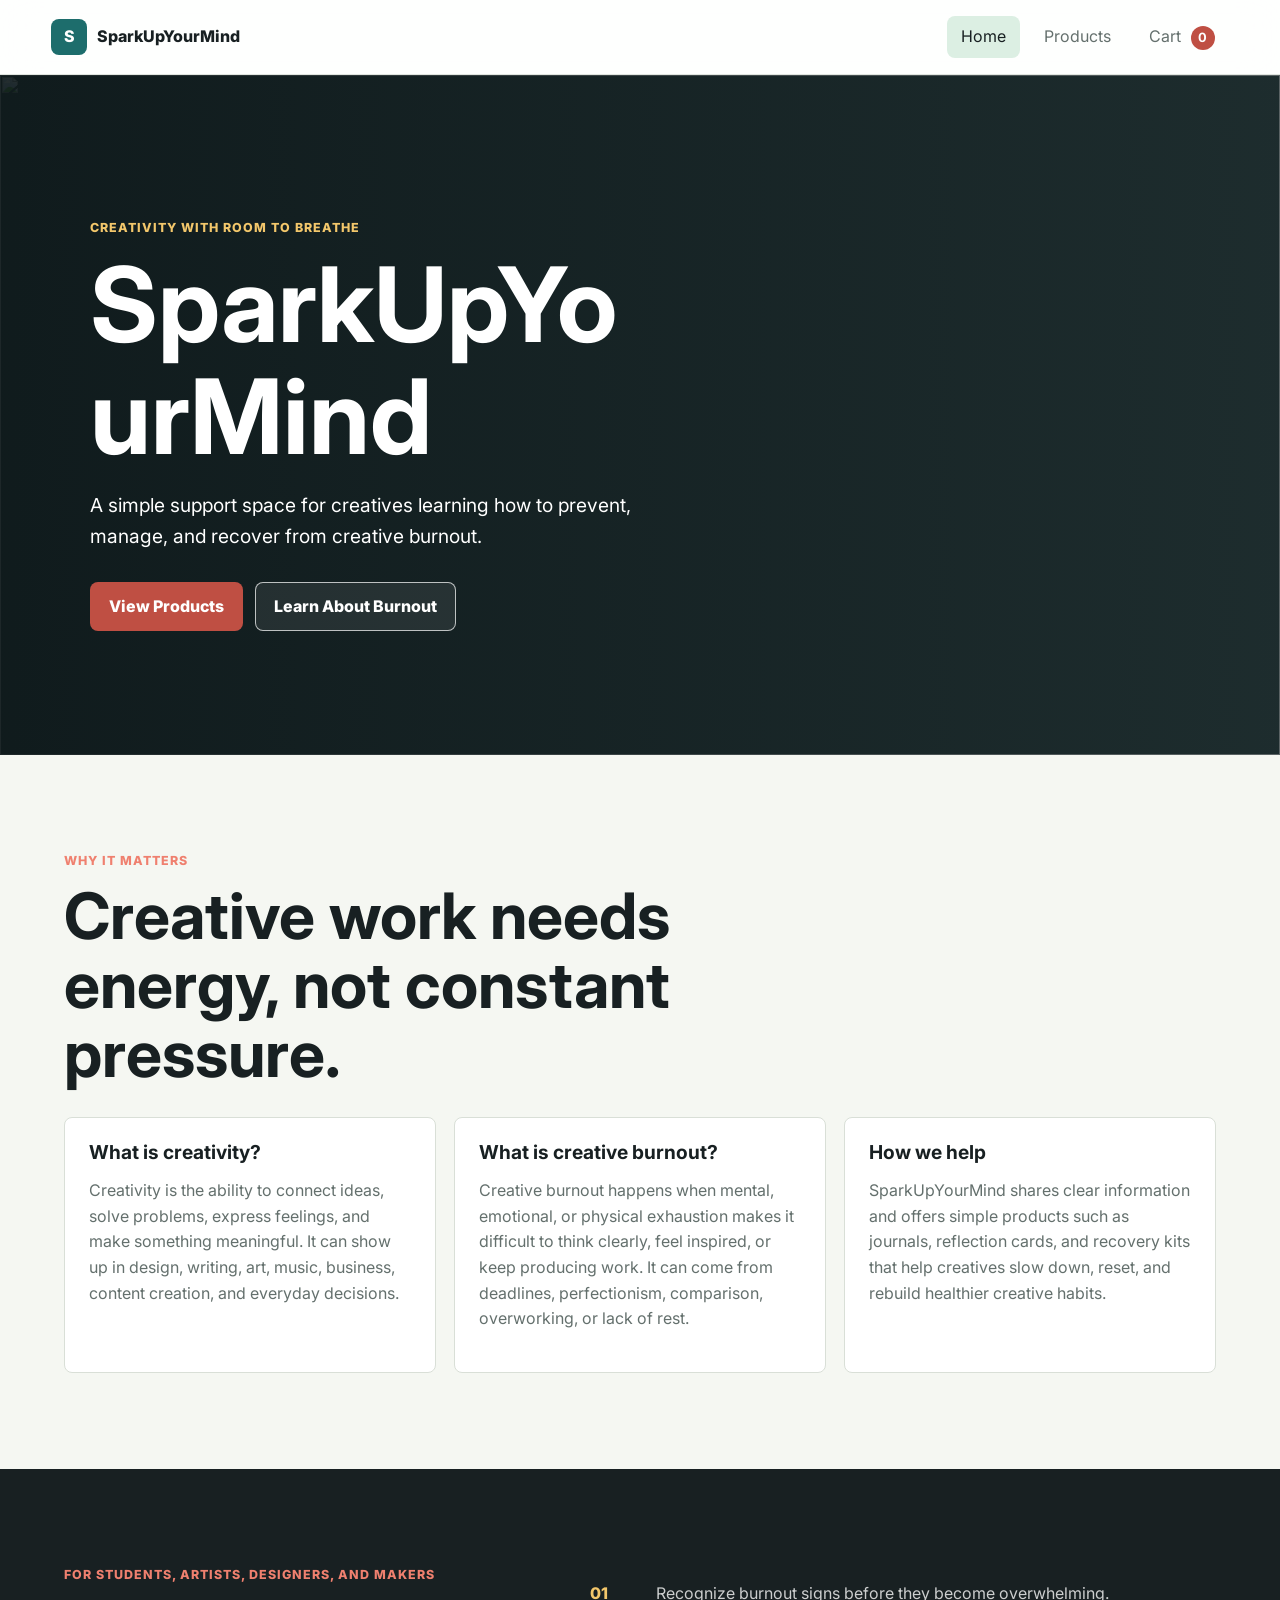
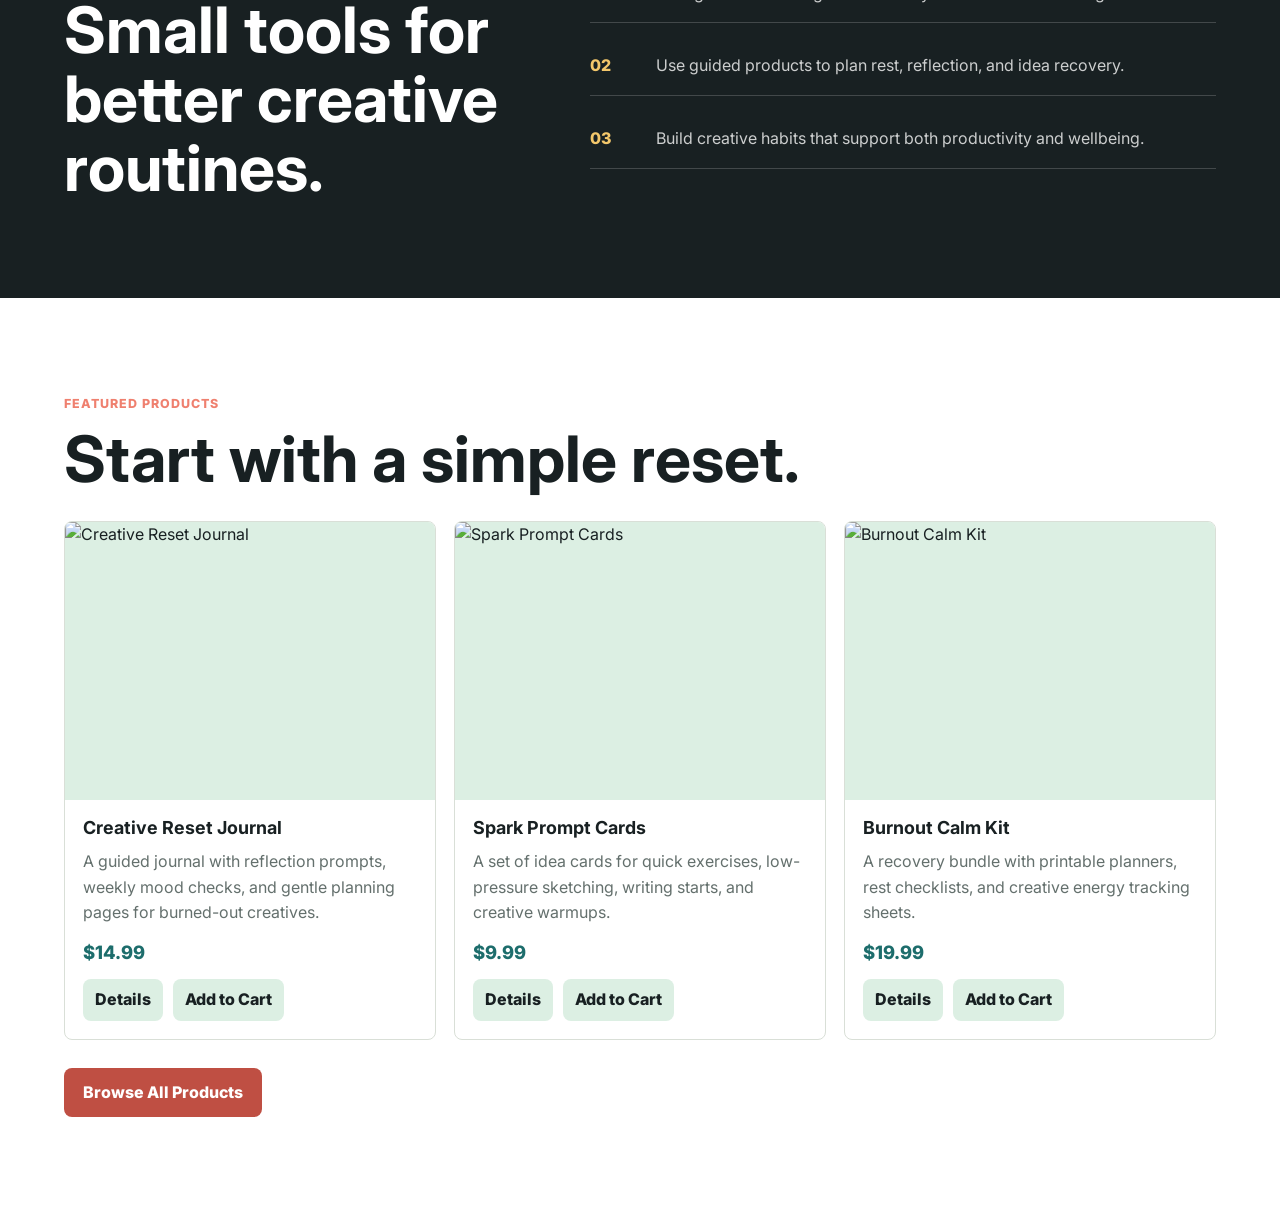
==== index.html @ 9b731e91 "Publish SparkUpYourMind website" ====
<!DOCTYPE html>
<html lang="en">
<head>
  <meta charset="UTF-8">
  <meta name="viewport" content="width=device-width, initial-scale=1.0">
  <title>SparkUpYourMind | Creative Burnout Support</title>
  <link rel="preconnect" href="https://fonts.googleapis.com">
  <link rel="preconnect" href="https://fonts.gstatic.com" crossorigin>
  <link href="https://fonts.googleapis.com/css2?family=Inter:wght@400;500;600;700;800&display=swap" rel="stylesheet">
  <link rel="stylesheet" href="styles.css">
</head>
<body>
  <header class="site-header">
    <a class="brand" href="index.html" aria-label="SparkUpYourMind home">
      <span class="brand-mark">S</span>
      <span>SparkUpYourMind</span>
    </a>

    <button class="menu-toggle" type="button" aria-expanded="false" aria-controls="primary-nav">
      <span></span>
      <span></span>
      <span></span>
    </button>

    <nav class="primary-nav" id="primary-nav" aria-label="Main navigation">
      <a href="index.html" class="active">Home</a>
      <a href="products.html">Products</a>
      <button class="cart-pill" type="button" data-cart-open>
        Cart <span data-cart-count>0</span>
      </button>
    </nav>
  </header>

  <main>
    <section class="hero">
      <div class="hero-media" aria-hidden="true">
        <img src="https://images.unsplash.com/photo-1499750310107-5fef28a66643?auto=format&fit=crop&w=1400&q=85" alt="">
      </div>
      <div class="hero-content">
        <p class="eyebrow">Creativity with room to breathe</p>
        <h1>SparkUpYourMind</h1>
        <p>
          A simple support space for creatives learning how to prevent, manage, and recover
          from creative burnout.
        </p>
        <div class="hero-actions">
          <a class="button button-primary" href="products.html">View Products</a>
          <a class="button button-secondary" href="#burnout">Learn About Burnout</a>
        </div>
      </div>
    </section>

    <section class="section intro-section" id="burnout">
      <div class="section-heading">
        <p class="eyebrow">Why it matters</p>
        <h2>Creative work needs energy, not constant pressure.</h2>
      </div>
      <div class="intro-grid">
        <article>
          <h3>What is creativity?</h3>
          <p>
            Creativity is the ability to connect ideas, solve problems, express feelings, and
            make something meaningful. It can show up in design, writing, art, music, business,
            content creation, and everyday decisions.
          </p>
        </article>
        <article>
          <h3>What is creative burnout?</h3>
          <p>
            Creative burnout happens when mental, emotional, or physical exhaustion makes it
            difficult to think clearly, feel inspired, or keep producing work. It can come from
            deadlines, perfectionism, comparison, overworking, or lack of rest.
          </p>
        </article>
        <article>
          <h3>How we help</h3>
          <p>
            SparkUpYourMind shares clear information and offers simple products such as journals,
            reflection cards, and recovery kits that help creatives slow down, reset, and rebuild
            healthier creative habits.
          </p>
        </article>
      </div>
    </section>

    <section class="section support-band">
      <div>
        <p class="eyebrow">For students, artists, designers, and makers</p>
        <h2>Small tools for better creative routines.</h2>
      </div>
      <div class="support-list">
        <div>
          <span>01</span>
          <p>Recognize burnout signs before they become overwhelming.</p>
        </div>
        <div>
          <span>02</span>
          <p>Use guided products to plan rest, reflection, and idea recovery.</p>
        </div>
        <div>
          <span>03</span>
          <p>Build creative habits that support both productivity and wellbeing.</p>
        </div>
      </div>
    </section>

    <section class="section preview-products">
      <div class="section-heading">
        <p class="eyebrow">Featured products</p>
        <h2>Start with a simple reset.</h2>
      </div>
      <div class="featured-products" data-featured-products></div>
      <a class="button button-primary center-button" href="products.html">Browse All Products</a>
    </section>
  </main>

  <aside class="cart-drawer" data-cart-drawer aria-hidden="true">
    <div class="cart-panel">
      <div class="cart-header">
        <h2>Your Cart</h2>
        <button type="button" class="icon-button" data-cart-close aria-label="Close cart">x</button>
      </div>
      <div class="cart-items" data-cart-items></div>
      <div class="cart-footer">
        <div class="cart-total">
          <span>Total</span>
          <strong data-cart-total>$0.00</strong>
        </div>
        <button class="button button-primary full-width" type="button" data-checkout>Checkout</button>
      </div>
    </div>
  </aside>

  <script src="script.js"></script>
</body>
</html>
---- styles.css ----
:root {
  --ink: #182022;
  --muted: #64706d;
  --line: #d9dfd7;
  --surface: #ffffff;
  --soft: #f5f7f2;
  --mint: #dcefe3;
  --coral: #ef806f;
  --coral-dark: #bf4f43;
  --teal: #1d6d6c;
  --gold: #f3c76b;
  --shadow: 0 20px 45px rgba(24, 32, 34, 0.14);
}

* {
  box-sizing: border-box;
}

html {
  scroll-behavior: smooth;
}

body {
  margin: 0;
  color: var(--ink);
  background: var(--soft);
  font-family: Inter, Arial, sans-serif;
  line-height: 1.6;
}

img {
  display: block;
  max-width: 100%;
}

a {
  color: inherit;
  text-decoration: none;
}

button,
input,
select {
  font: inherit;
}

.site-header {
  position: sticky;
  top: 0;
  z-index: 20;
  display: flex;
  align-items: center;
  justify-content: space-between;
  gap: 24px;
  padding: 16px clamp(18px, 4vw, 56px);
  background: rgba(255, 255, 255, 0.9);
  border-bottom: 1px solid rgba(217, 223, 215, 0.8);
  backdrop-filter: blur(18px);
}

.brand {
  display: inline-flex;
  align-items: center;
  gap: 10px;
  font-weight: 800;
  letter-spacing: 0;
}

.brand-mark {
  display: grid;
  width: 36px;
  height: 36px;
  place-items: center;
  color: #fff;
  background: var(--teal);
  border-radius: 8px;
}

.primary-nav {
  display: flex;
  align-items: center;
  gap: 10px;
}

.primary-nav a,
.cart-pill {
  min-height: 40px;
  padding: 8px 14px;
  color: var(--muted);
  background: transparent;
  border: 0;
  border-radius: 8px;
  cursor: pointer;
}

.primary-nav a:hover,
.primary-nav a.active,
.cart-pill:hover {
  color: var(--ink);
  background: var(--mint);
}

.cart-pill span {
  display: inline-grid;
  min-width: 24px;
  height: 24px;
  margin-left: 6px;
  place-items: center;
  color: #fff;
  background: var(--coral-dark);
  border-radius: 999px;
  font-size: 0.8rem;
  font-weight: 700;
}

.menu-toggle {
  display: none;
  width: 42px;
  height: 42px;
  padding: 9px;
  background: var(--surface);
  border: 1px solid var(--line);
  border-radius: 8px;
}

.menu-toggle span {
  display: block;
  height: 2px;
  margin: 5px 0;
  background: var(--ink);
}

.hero {
  position: relative;
  min-height: min(680px, calc(100vh - 72px));
  display: grid;
  align-items: end;
  overflow: hidden;
  background: #243536;
}

.hero-media {
  position: absolute;
  inset: 0;
}

.hero-media img {
  width: 100%;
  height: 100%;
  object-fit: cover;
  opacity: 0.55;
}

.hero-media::after {
  position: absolute;
  inset: 0;
  content: "";
  background: linear-gradient(90deg, rgba(12, 22, 24, 0.84), rgba(12, 22, 24, 0.28));
}

.hero-content {
  position: relative;
  width: min(760px, 100%);
  padding: clamp(64px, 12vw, 124px) clamp(20px, 7vw, 96px);
  color: #fff;
}

.eyebrow {
  margin: 0 0 10px;
  color: var(--coral);
  font-size: 0.78rem;
  font-weight: 800;
  letter-spacing: 0.08em;
  text-transform: uppercase;
}

.hero-content .eyebrow {
  color: var(--gold);
}

h1,
h2,
h3,
p {
  overflow-wrap: anywhere;
}

h1,
h2,
h3 {
  margin: 0;
  line-height: 1.08;
}

.hero h1 {
  max-width: 12ch;
  font-size: clamp(3rem, 9vw, 6.5rem);
  letter-spacing: 0;
}

.hero p:not(.eyebrow) {
  max-width: 620px;
  margin: 18px 0 0;
  font-size: clamp(1rem, 2vw, 1.2rem);
}

.hero-actions {
  display: flex;
  flex-wrap: wrap;
  gap: 12px;
  margin-top: 30px;
}

.button {
  display: inline-flex;
  min-height: 46px;
  align-items: center;
  justify-content: center;
  padding: 11px 18px;
  border: 1px solid transparent;
  border-radius: 8px;
  font-weight: 800;
  cursor: pointer;
}

.button-primary {
  color: #fff;
  background: var(--coral-dark);
}

.button-primary:hover {
  background: #a93f36;
}

.button-secondary {
  color: #fff;
  border-color: rgba(255, 255, 255, 0.7);
  background: rgba(255, 255, 255, 0.08);
}

.section {
  padding: clamp(56px, 8vw, 96px) clamp(20px, 5vw, 72px);
}

.section-heading {
  max-width: 820px;
  margin-bottom: 28px;
}

.section-heading h2,
.support-band h2,
.page-title h1 {
  max-width: 820px;
  font-size: clamp(2rem, 5vw, 4rem);
}

.intro-grid,
.featured-products,
.products-grid {
  display: grid;
  grid-template-columns: repeat(3, minmax(0, 1fr));
  gap: 18px;
}

.intro-grid article,
.product-card {
  background: var(--surface);
  border: 1px solid var(--line);
  border-radius: 8px;
}

.intro-grid article {
  padding: 24px;
}

.intro-grid h3 {
  margin-bottom: 12px;
  font-size: 1.2rem;
}

.intro-grid p,
.support-list p,
.page-title p,
.product-card p,
.dialog-content p {
  color: var(--muted);
}

.support-band {
  display: grid;
  grid-template-columns: 0.85fr 1.15fr;
  gap: clamp(24px, 5vw, 72px);
  align-items: start;
  background: var(--ink);
  color: #fff;
}

.support-list {
  display: grid;
  gap: 14px;
}

.support-list div {
  display: grid;
  grid-template-columns: 52px 1fr;
  gap: 14px;
  align-items: start;
  padding: 16px 0;
  border-bottom: 1px solid rgba(255, 255, 255, 0.18);
}

.support-list span {
  color: var(--gold);
  font-weight: 800;
}

.support-list p {
  margin: 0;
  color: rgba(255, 255, 255, 0.78);
}

.preview-products {
  background: #fff;
}

.product-card {
  display: flex;
  min-width: 0;
  flex-direction: column;
  overflow: hidden;
}

.product-card img {
  width: 100%;
  aspect-ratio: 4 / 3;
  object-fit: cover;
  background: var(--mint);
}

.product-body {
  display: flex;
  flex: 1;
  flex-direction: column;
  gap: 12px;
  padding: 18px;
}

.product-body h3 {
  font-size: 1.12rem;
}

.product-body p {
  margin: 0;
}

.product-meta {
  display: flex;
  align-items: center;
  justify-content: space-between;
  gap: 12px;
  margin-top: auto;
}

.price {
  color: var(--teal);
  font-size: 1.15rem;
  font-weight: 800;
}

.product-actions {
  display: flex;
  flex-wrap: wrap;
  gap: 10px;
}

.small-button {
  min-height: 40px;
  padding: 8px 12px;
  color: var(--ink);
  background: var(--mint);
  border: 0;
  border-radius: 8px;
  font-weight: 800;
  cursor: pointer;
}

.small-button:hover {
  background: #cce5d6;
}

.center-button {
  width: fit-content;
  margin: 28px auto 0;
}

.page-title {
  padding: clamp(48px, 8vw, 88px) clamp(20px, 5vw, 72px) 24px;
}

.page-title p:not(.eyebrow) {
  max-width: 720px;
  margin-top: 16px;
  font-size: 1.05rem;
}

.product-toolbar {
  display: flex;
  flex-wrap: wrap;
  gap: 14px;
  justify-content: space-between;
  padding: 0 clamp(20px, 5vw, 72px) 24px;
}

.product-toolbar label {
  display: grid;
  min-width: min(100%, 260px);
  gap: 7px;
  color: var(--muted);
  font-size: 0.86rem;
  font-weight: 700;
}

.product-toolbar input,
.product-toolbar select {
  min-height: 44px;
  padding: 10px 12px;
  color: var(--ink);
  background: #fff;
  border: 1px solid var(--line);
  border-radius: 8px;
}

.products-grid {
  padding: 0 clamp(20px, 5vw, 72px) clamp(56px, 8vw, 96px);
}

.cart-drawer {
  position: fixed;
  inset: 0;
  z-index: 50;
  display: none;
  justify-content: flex-end;
  background: rgba(24, 32, 34, 0.35);
}

.cart-drawer.open {
  display: flex;
}

.cart-panel {
  width: min(420px, 100%);
  min-height: 100%;
  display: flex;
  flex-direction: column;
  background: #fff;
  box-shadow: var(--shadow);
}

.cart-header,
.cart-footer {
  padding: 18px;
  border-bottom: 1px solid var(--line);
}

.cart-header {
  display: flex;
  align-items: center;
  justify-content: space-between;
}

.cart-footer {
  margin-top: auto;
  border-top: 1px solid var(--line);
  border-bottom: 0;
}

.icon-button {
  width: 40px;
  height: 40px;
  color: var(--ink);
  background: var(--soft);
  border: 1px solid var(--line);
  border-radius: 8px;
  font-weight: 800;
  cursor: pointer;
}

.cart-items {
  display: grid;
  gap: 12px;
  padding: 18px;
  overflow: auto;
}

.cart-line {
  display: grid;
  grid-template-columns: 72px 1fr auto;
  gap: 12px;
  align-items: center;
}

.cart-line img {
  width: 72px;
  height: 72px;
  object-fit: cover;
  border-radius: 8px;
}

.cart-line h3 {
  font-size: 0.95rem;
}

.cart-line p {
  margin: 3px 0 0;
  color: var(--muted);
  font-size: 0.9rem;
}

.cart-total {
  display: flex;
  justify-content: space-between;
  margin-bottom: 14px;
  font-size: 1.15rem;
}

.full-width {
  width: 100%;
}

.product-dialog {
  width: min(920px, calc(100% - 32px));
  padding: 0;
  border: 0;
  border-radius: 8px;
  box-shadow: var(--shadow);
}

.product-dialog::backdrop {
  background: rgba(24, 32, 34, 0.45);
}

.dialog-close {
  position: absolute;
  top: 14px;
  right: 14px;
  z-index: 2;
}

.dialog-content {
  display: grid;
  grid-template-columns: 1fr 1fr;
}

.dialog-content img {
  width: 100%;
  height: 100%;
  min-height: 420px;
  object-fit: cover;
}

.dialog-copy {
  display: flex;
  flex-direction: column;
  gap: 14px;
  padding: 36px;
}

.empty-state {
  grid-column: 1 / -1;
  padding: 28px;
  text-align: center;
  background: #fff;
  border: 1px solid var(--line);
  border-radius: 8px;
}

@media (max-width: 860px) {
  .menu-toggle {
    display: block;
  }

  .primary-nav {
    position: absolute;
    top: 100%;
    right: 16px;
    left: 16px;
    display: none;
    flex-direction: column;
    align-items: stretch;
    padding: 14px;
    background: #fff;
    border: 1px solid var(--line);
    border-radius: 8px;
    box-shadow: var(--shadow);
  }

  .primary-nav.open {
    display: flex;
  }

  .primary-nav a,
  .cart-pill {
    text-align: left;
  }

  .intro-grid,
  .featured-products,
  .products-grid,
  .support-band,
  .dialog-content {
    grid-template-columns: 1fr;
  }

  .dialog-content img {
    min-height: 260px;
    max-height: 360px;
  }
}

@media (max-width: 540px) {
  .site-header {
    padding: 12px 16px;
  }

  .brand span:last-child {
    max-width: 170px;
    overflow: hidden;
    text-overflow: ellipsis;
    white-space: nowrap;
  }

  .hero {
    min-height: 620px;
  }

  .hero-media::after {
    background: linear-gradient(180deg, rgba(12, 22, 24, 0.35), rgba(12, 22, 24, 0.86));
  }

  .hero-content {
    padding: 48px 20px;
  }

  .hero-actions,
  .product-actions {
    align-items: stretch;
    flex-direction: column;
  }

  .button,
  .small-button {
    width: 100%;
  }

  .cart-line {
    grid-template-columns: 58px 1fr;
  }

  .cart-line img {
    width: 58px;
    height: 58px;
  }
}
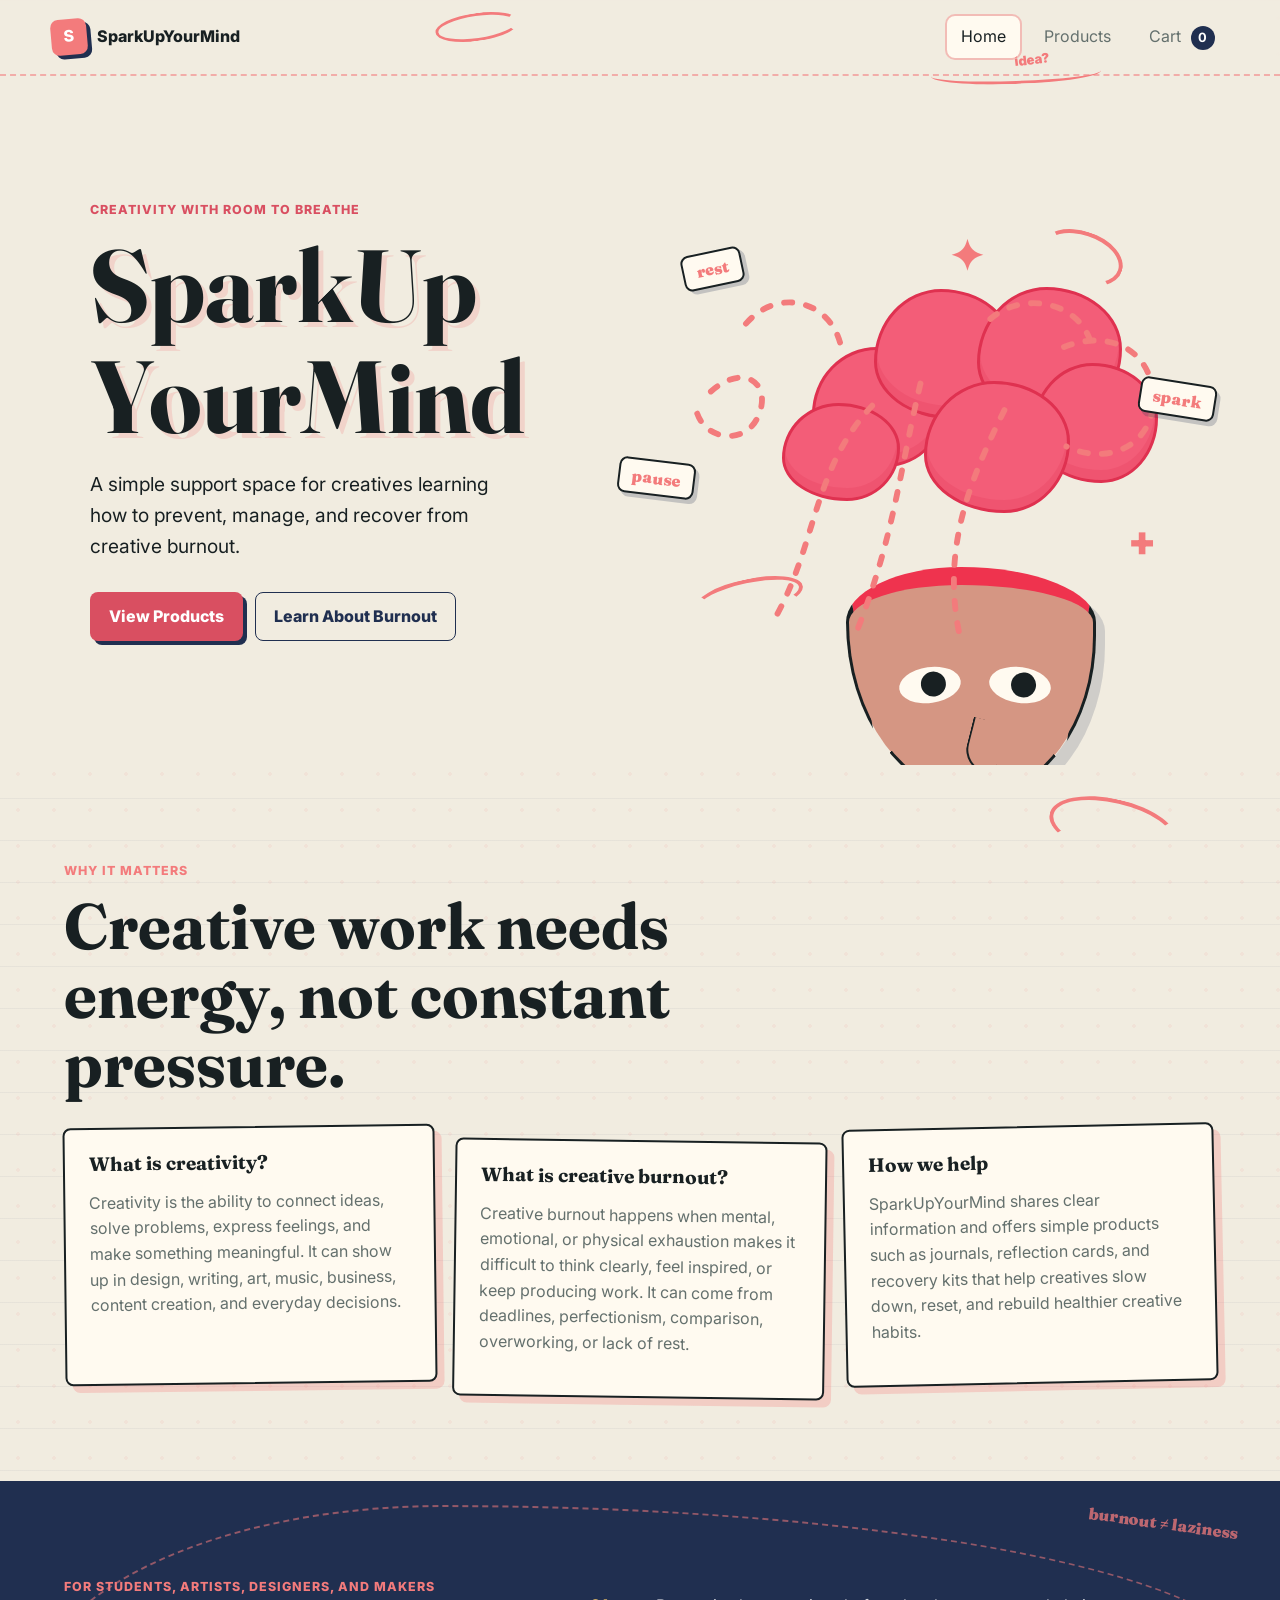
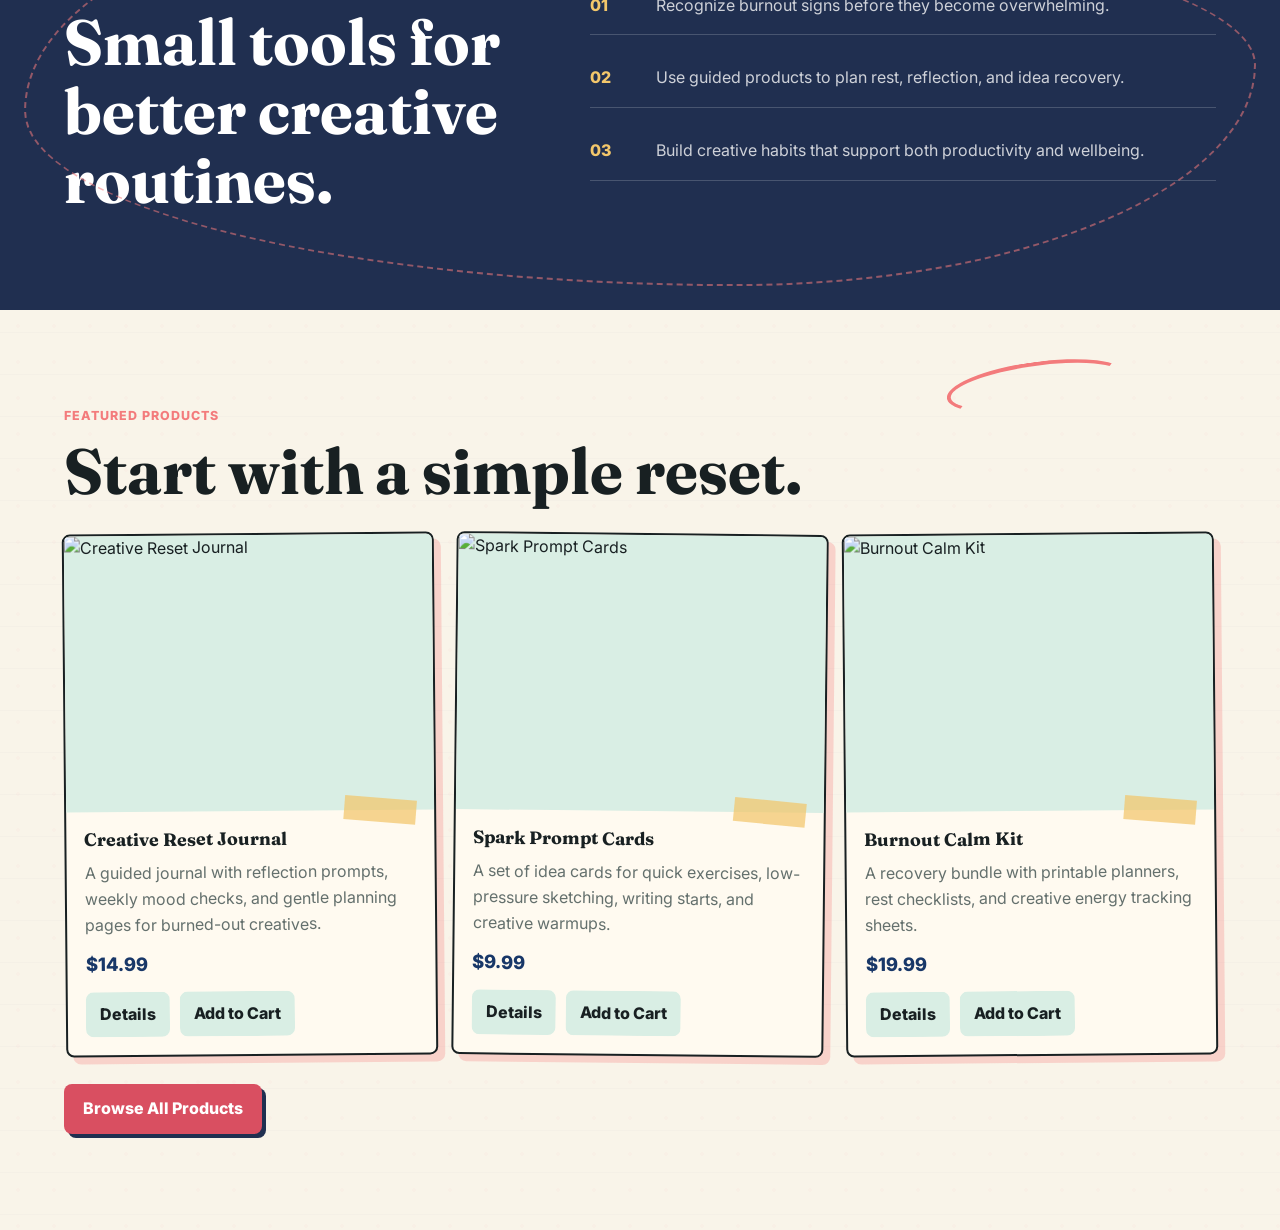
==== commit 7ccb7c31: "Apply creative sketch identity" ====
--- a/index.html
+++ b/index.html
@@ -6,7 +6,7 @@
   <title>SparkUpYourMind | Creative Burnout Support</title>
   <link rel="preconnect" href="https://fonts.googleapis.com">
   <link rel="preconnect" href="https://fonts.gstatic.com" crossorigin>
-  <link href="https://fonts.googleapis.com/css2?family=Inter:wght@400;500;600;700;800&display=swap" rel="stylesheet">
+  <link href="https://fonts.googleapis.com/css2?family=Inter:wght@400;500;600;700;800&family=Fraunces:wght@700;800;900&display=swap" rel="stylesheet">
   <link rel="stylesheet" href="styles.css">
 </head>
 <body>
@@ -15,6 +15,11 @@
       <span class="brand-mark">S</span>
       <span>SparkUpYourMind</span>
     </a>
+    <div class="header-doodles" aria-hidden="true">
+      <span class="doodle-loop"></span>
+      <span class="doodle-star">+</span>
+      <span class="doodle-note">idea?</span>
+    </div>
 
     <button class="menu-toggle" type="button" aria-expanded="false" aria-controls="primary-nav">
       <span></span>
@@ -33,12 +38,37 @@
 
   <main>
     <section class="hero">
-      <div class="hero-media" aria-hidden="true">
-        <img src="https://images.unsplash.com/photo-1499750310107-5fef28a66643?auto=format&fit=crop&w=1400&q=85" alt="">
+      <div class="hero-media creative-mind" aria-hidden="true">
+        <div class="mind-sketch">
+          <div class="head-shape">
+            <span class="eye eye-left"></span>
+            <span class="eye eye-right"></span>
+            <span class="nose-line"></span>
+          </div>
+          <div class="brain-cloud">
+            <span></span><span></span><span></span><span></span><span></span><span></span>
+          </div>
+          <svg class="thought-lines" viewBox="0 0 520 380" role="img" aria-label="">
+            <path d="M145 300 C180 235, 176 170, 232 116" />
+            <path d="M214 312 C246 230, 250 172, 270 92" />
+            <path d="M300 315 C285 238, 313 178, 344 116" />
+            <path d="M88 110 C118 84, 141 105, 128 132 C118 155, 84 153, 76 128" />
+            <path d="M390 72 C430 56, 464 76, 466 112 C470 151, 432 176, 392 157" />
+            <path d="M118 52 C148 18, 195 35, 200 76" />
+            <path d="M327 48 C354 24, 405 32, 414 72" />
+          </svg>
+          <span class="floating-word word-one">rest</span>
+          <span class="floating-word word-two">spark</span>
+          <span class="floating-word word-three">pause</span>
+          <span class="scribble scribble-one"></span>
+          <span class="scribble scribble-two"></span>
+          <span class="burst burst-one">✦</span>
+          <span class="burst burst-two">+</span>
+        </div>
       </div>
       <div class="hero-content">
         <p class="eyebrow">Creativity with room to breathe</p>
-        <h1>SparkUpYourMind</h1>
+        <h1><span>SparkUp</span><span>YourMind</span></h1>
         <p>
           A simple support space for creatives learning how to prevent, manage, and recover
           from creative burnout.
@@ -51,6 +81,7 @@
     </section>
 
     <section class="section intro-section" id="burnout">
+      <span class="section-scribble" aria-hidden="true"></span>
       <div class="section-heading">
         <p class="eyebrow">Why it matters</p>
         <h2>Creative work needs energy, not constant pressure.</h2>
@@ -84,6 +115,7 @@
     </section>
 
     <section class="section support-band">
+      <span class="corner-doodle" aria-hidden="true">burnout ≠ laziness</span>
       <div>
         <p class="eyebrow">For students, artists, designers, and makers</p>
         <h2>Small tools for better creative routines.</h2>
@@ -105,6 +137,7 @@
     </section>
 
     <section class="section preview-products">
+      <span class="loose-line" aria-hidden="true"></span>
       <div class="section-heading">
         <p class="eyebrow">Featured products</p>
         <h2>Start with a simple reset.</h2>
--- a/styles.css
+++ b/styles.css
@@ -1,13 +1,15 @@
 :root {
   --ink: #182022;
   --muted: #64706d;
-  --line: #d9dfd7;
+  --line: #d8cec0;
   --surface: #ffffff;
-  --soft: #f5f7f2;
-  --mint: #dcefe3;
-  --coral: #ef806f;
-  --coral-dark: #bf4f43;
-  --teal: #1d6d6c;
+  --soft: #f1ece0;
+  --paper: #fffaf0;
+  --mint: #d9eee4;
+  --coral: #f37b7c;
+  --coral-dark: #d94f61;
+  --teal: #183768;
+  --navy: #202f50;
   --gold: #f3c76b;
   --shadow: 0 20px 45px rgba(24, 32, 34, 0.14);
 }
@@ -26,6 +28,10 @@
   background: var(--soft);
   font-family: Inter, Arial, sans-serif;
   line-height: 1.6;
+  background-image:
+    radial-gradient(circle at 18px 18px, rgba(243, 123, 124, 0.08) 2px, transparent 2px),
+    linear-gradient(rgba(32, 47, 80, 0.05) 1px, transparent 1px);
+  background-size: 36px 36px, 100% 42px;
 }
 
 img {
@@ -53,9 +59,21 @@
   justify-content: space-between;
   gap: 24px;
   padding: 16px clamp(18px, 4vw, 56px);
-  background: rgba(255, 255, 255, 0.9);
-  border-bottom: 1px solid rgba(217, 223, 215, 0.8);
+  background: rgba(241, 236, 224, 0.92);
+  border-bottom: 2px dashed rgba(243, 123, 124, 0.55);
   backdrop-filter: blur(18px);
+}
+
+.site-header::after {
+  position: absolute;
+  right: clamp(18px, 14vw, 220px);
+  bottom: -10px;
+  width: 170px;
+  height: 18px;
+  content: "";
+  border-bottom: 3px solid var(--coral);
+  border-radius: 50%;
+  transform: rotate(-2deg);
 }
 
 .brand {
@@ -64,6 +82,8 @@
   gap: 10px;
   font-weight: 800;
   letter-spacing: 0;
+  position: relative;
+  z-index: 2;
 }
 
 .brand-mark {
@@ -72,14 +92,58 @@
   height: 36px;
   place-items: center;
   color: #fff;
-  background: var(--teal);
-  border-radius: 8px;
+  background: var(--coral);
+  border-radius: 8px;
+  box-shadow: 4px 4px 0 var(--navy);
+  transform: rotate(-5deg);
+}
+
+.header-doodles {
+  position: absolute;
+  inset: 0;
+  pointer-events: none;
+  overflow: hidden;
+}
+
+.doodle-loop {
+  position: absolute;
+  top: 13px;
+  left: clamp(230px, 34vw, 520px);
+  width: 84px;
+  height: 28px;
+  border: 3px solid var(--coral);
+  border-right-color: transparent;
+  border-radius: 50%;
+  transform: rotate(-8deg);
+}
+
+.doodle-star,
+.doodle-note {
+  position: absolute;
+  color: var(--coral);
+  font-weight: 900;
+}
+
+.doodle-star {
+  top: 13px;
+  right: clamp(140px, 24vw, 360px);
+  font-size: 1.7rem;
+  transform: rotate(18deg);
+}
+
+.doodle-note {
+  right: clamp(120px, 18vw, 270px);
+  bottom: 4px;
+  font-size: 0.82rem;
+  transform: rotate(-7deg);
 }
 
 .primary-nav {
   display: flex;
   align-items: center;
   gap: 10px;
+  position: relative;
+  z-index: 2;
 }
 
 .primary-nav a,
@@ -97,7 +161,8 @@
 .primary-nav a.active,
 .cart-pill:hover {
   color: var(--ink);
-  background: var(--mint);
+  background: var(--paper);
+  outline: 2px solid rgba(243, 123, 124, 0.42);
 }
 
 .cart-pill span {
@@ -107,7 +172,7 @@
   margin-left: 6px;
   place-items: center;
   color: #fff;
-  background: var(--coral-dark);
+  background: var(--navy);
   border-radius: 999px;
   font-size: 0.8rem;
   font-weight: 700;
@@ -134,35 +199,29 @@
   position: relative;
   min-height: min(680px, calc(100vh - 72px));
   display: grid;
+  grid-template-columns: minmax(0, 0.95fr) minmax(340px, 1.05fr);
   align-items: end;
   overflow: hidden;
-  background: #243536;
+  background: var(--soft);
 }
 
 .hero-media {
-  position: absolute;
-  inset: 0;
-}
-
-.hero-media img {
+  position: relative;
   width: 100%;
-  height: 100%;
-  object-fit: cover;
-  opacity: 0.55;
-}
-
-.hero-media::after {
-  position: absolute;
-  inset: 0;
-  content: "";
-  background: linear-gradient(90deg, rgba(12, 22, 24, 0.84), rgba(12, 22, 24, 0.28));
+  min-width: 0;
+  min-height: 620px;
+  order: 2;
+  overflow: hidden;
 }
 
 .hero-content {
   position: relative;
-  width: min(760px, 100%);
+  width: 100%;
+  max-width: 760px;
+  min-width: 0;
   padding: clamp(64px, 12vw, 124px) clamp(20px, 7vw, 96px);
-  color: #fff;
+  color: var(--ink);
+  z-index: 2;
 }
 
 .eyebrow {
@@ -175,7 +234,7 @@
 }
 
 .hero-content .eyebrow {
-  color: var(--gold);
+  color: var(--coral-dark);
 }
 
 h1,
@@ -190,12 +249,19 @@
 h3 {
   margin: 0;
   line-height: 1.08;
+  font-family: Fraunces, Georgia, serif;
+  overflow-wrap: normal;
 }
 
 .hero h1 {
-  max-width: 12ch;
-  font-size: clamp(3rem, 9vw, 6.5rem);
+  max-width: 620px;
+  font-size: clamp(3.2rem, 8vw, 7rem);
   letter-spacing: 0;
+  text-shadow: 5px 5px 0 rgba(243, 123, 124, 0.22);
+}
+
+.hero h1 span {
+  display: block;
 }
 
 .hero p:not(.eyebrow) {
@@ -226,6 +292,7 @@
 .button-primary {
   color: #fff;
   background: var(--coral-dark);
+  box-shadow: 4px 4px 0 var(--navy);
 }
 
 .button-primary:hover {
@@ -233,12 +300,13 @@
 }
 
 .button-secondary {
-  color: #fff;
-  border-color: rgba(255, 255, 255, 0.7);
-  background: rgba(255, 255, 255, 0.08);
+  color: var(--navy);
+  border-color: var(--navy);
+  background: transparent;
 }
 
 .section {
+  position: relative;
   padding: clamp(56px, 8vw, 96px) clamp(20px, 5vw, 72px);
 }
 
@@ -264,13 +332,23 @@
 
 .intro-grid article,
 .product-card {
-  background: var(--surface);
-  border: 1px solid var(--line);
-  border-radius: 8px;
+  background: var(--paper);
+  border: 2px solid var(--ink);
+  border-radius: 8px;
+  box-shadow: 7px 7px 0 rgba(243, 123, 124, 0.28);
 }
 
 .intro-grid article {
   padding: 24px;
+  transform: rotate(-0.7deg);
+}
+
+.intro-grid article:nth-child(2) {
+  transform: rotate(0.8deg) translateY(14px);
+}
+
+.intro-grid article:nth-child(3) {
+  transform: rotate(-1.2deg);
 }
 
 .intro-grid h3 {
@@ -291,8 +369,18 @@
   grid-template-columns: 0.85fr 1.15fr;
   gap: clamp(24px, 5vw, 72px);
   align-items: start;
-  background: var(--ink);
+  background: var(--navy);
   color: #fff;
+  overflow: hidden;
+}
+
+.support-band::before {
+  position: absolute;
+  inset: 24px;
+  content: "";
+  border: 2px dashed rgba(243, 123, 124, 0.55);
+  border-radius: 34% 66% 42% 58% / 54% 42% 58% 46%;
+  pointer-events: none;
 }
 
 .support-list {
@@ -320,7 +408,7 @@
 }
 
 .preview-products {
-  background: #fff;
+  background: rgba(255, 250, 240, 0.6);
 }
 
 .product-card {
@@ -328,6 +416,20 @@
   min-width: 0;
   flex-direction: column;
   overflow: hidden;
+  transition: transform 160ms ease, box-shadow 160ms ease;
+}
+
+.product-card:nth-child(even) {
+  transform: rotate(0.6deg);
+}
+
+.product-card:nth-child(odd) {
+  transform: rotate(-0.5deg);
+}
+
+.product-card:hover {
+  transform: translateY(-4px) rotate(0deg);
+  box-shadow: 10px 10px 0 rgba(243, 123, 124, 0.34);
 }
 
 .product-card img {
@@ -343,6 +445,18 @@
   flex-direction: column;
   gap: 12px;
   padding: 18px;
+  position: relative;
+}
+
+.product-body::before {
+  position: absolute;
+  top: -12px;
+  right: 18px;
+  width: 72px;
+  height: 24px;
+  content: "";
+  background: rgba(243, 199, 107, 0.72);
+  transform: rotate(5deg);
 }
 
 .product-body h3 {
@@ -378,14 +492,15 @@
   padding: 8px 12px;
   color: var(--ink);
   background: var(--mint);
-  border: 0;
+  border: 2px solid transparent;
   border-radius: 8px;
   font-weight: 800;
   cursor: pointer;
 }
 
 .small-button:hover {
-  background: #cce5d6;
+  background: #fff;
+  border-color: var(--coral);
 }
 
 .center-button {
@@ -394,6 +509,8 @@
 }
 
 .page-title {
+  position: relative;
+  overflow: hidden;
   padding: clamp(48px, 8vw, 88px) clamp(20px, 5vw, 72px) 24px;
 }
 
@@ -425,8 +542,8 @@
   min-height: 44px;
   padding: 10px 12px;
   color: var(--ink);
-  background: #fff;
-  border: 1px solid var(--line);
+  background: var(--paper);
+  border: 2px solid var(--ink);
   border-radius: 8px;
 }
 
@@ -452,7 +569,7 @@
   min-height: 100%;
   display: flex;
   flex-direction: column;
-  background: #fff;
+  background: var(--paper);
   box-shadow: var(--shadow);
 }
 
@@ -479,7 +596,7 @@
   height: 40px;
   color: var(--ink);
   background: var(--soft);
-  border: 1px solid var(--line);
+  border: 2px solid var(--ink);
   border-radius: 8px;
   font-weight: 800;
   cursor: pointer;
@@ -530,7 +647,7 @@
 .product-dialog {
   width: min(920px, calc(100% - 32px));
   padding: 0;
-  border: 0;
+  border: 2px solid var(--ink);
   border-radius: 8px;
   box-shadow: var(--shadow);
 }
@@ -563,15 +680,280 @@
   flex-direction: column;
   gap: 14px;
   padding: 36px;
+  background: var(--paper);
 }
 
 .empty-state {
   grid-column: 1 / -1;
   padding: 28px;
   text-align: center;
-  background: #fff;
-  border: 1px solid var(--line);
-  border-radius: 8px;
+  background: var(--paper);
+  border: 2px solid var(--ink);
+  border-radius: 8px;
+}
+
+.creative-mind {
+  display: grid;
+  place-items: end center;
+  padding: 38px clamp(20px, 5vw, 72px) 0 0;
+}
+
+.mind-sketch {
+  position: relative;
+  width: min(620px, 100%);
+  height: 560px;
+}
+
+.head-shape {
+  position: absolute;
+  right: 120px;
+  bottom: -32px;
+  width: 250px;
+  height: 230px;
+  background: #d59683;
+  border: 3px solid var(--ink);
+  border-top: 18px solid #ef334e;
+  border-radius: 46% 54% 48% 52% / 24% 24% 70% 76%;
+  box-shadow: 9px 9px 0 rgba(32, 47, 80, 0.16);
+}
+
+.eye {
+  position: absolute;
+  top: 82px;
+  width: 62px;
+  height: 36px;
+  background: #fffaf0;
+  border-radius: 50%;
+}
+
+.eye::after {
+  position: absolute;
+  top: 5px;
+  left: 22px;
+  width: 25px;
+  height: 25px;
+  content: "";
+  background: var(--ink);
+  border-radius: 50%;
+}
+
+.eye-left {
+  left: 50px;
+  transform: rotate(-8deg);
+}
+
+.eye-right {
+  right: 42px;
+  transform: rotate(8deg);
+}
+
+.nose-line {
+  position: absolute;
+  top: 135px;
+  left: 118px;
+  width: 34px;
+  height: 52px;
+  border-left: 2px solid var(--ink);
+  border-bottom: 2px solid var(--ink);
+  border-radius: 0 0 0 24px;
+  transform: rotate(14deg);
+}
+
+.brain-cloud {
+  position: absolute;
+  right: 44px;
+  top: 64px;
+  width: 400px;
+  height: 250px;
+}
+
+.brain-cloud span {
+  position: absolute;
+  display: block;
+  background: #f35d78;
+  border: 3px solid #df3150;
+  border-radius: 48% 52% 45% 55% / 56% 46% 54% 44%;
+  box-shadow: inset 0 -10px 0 rgba(223, 49, 80, 0.18);
+}
+
+.brain-cloud span:nth-child(1) {
+  left: 40px;
+  top: 78px;
+  width: 135px;
+  height: 120px;
+}
+
+.brain-cloud span:nth-child(2) {
+  left: 102px;
+  top: 20px;
+  width: 140px;
+  height: 130px;
+}
+
+.brain-cloud span:nth-child(3) {
+  left: 205px;
+  top: 18px;
+  width: 145px;
+  height: 135px;
+}
+
+.brain-cloud span:nth-child(4) {
+  left: 260px;
+  top: 94px;
+  width: 126px;
+  height: 120px;
+}
+
+.brain-cloud span:nth-child(5) {
+  left: 152px;
+  top: 112px;
+  width: 146px;
+  height: 132px;
+}
+
+.brain-cloud span:nth-child(6) {
+  left: 10px;
+  top: 134px;
+  width: 118px;
+  height: 98px;
+}
+
+.thought-lines {
+  position: absolute;
+  inset: 0;
+  width: 100%;
+  height: 100%;
+  fill: none;
+  stroke: var(--coral);
+  stroke-width: 5;
+  stroke-linecap: round;
+  stroke-dasharray: 7 12;
+}
+
+.floating-word,
+.corner-doodle,
+.page-doodle {
+  position: absolute;
+  color: var(--coral);
+  font-family: Fraunces, Georgia, serif;
+  font-weight: 900;
+  line-height: 1;
+}
+
+.floating-word {
+  padding: 8px 12px;
+  background: var(--paper);
+  border: 2px solid var(--ink);
+  border-radius: 8px;
+  box-shadow: 4px 4px 0 rgba(32, 47, 80, 0.22);
+}
+
+.word-one {
+  top: 46px;
+  left: 74px;
+  transform: rotate(-12deg);
+}
+
+.word-two {
+  top: 176px;
+  right: 0;
+  transform: rotate(9deg);
+}
+
+.word-three {
+  top: 255px;
+  left: 10px;
+  transform: rotate(7deg);
+}
+
+.scribble {
+  position: absolute;
+  border: 4px solid var(--coral);
+  border-left-color: transparent;
+  border-bottom-color: transparent;
+  border-radius: 50%;
+}
+
+.scribble-one {
+  top: 26px;
+  right: 92px;
+  width: 86px;
+  height: 54px;
+  transform: rotate(18deg);
+}
+
+.scribble-two {
+  left: 86px;
+  bottom: 150px;
+  width: 110px;
+  height: 36px;
+  transform: rotate(-12deg);
+}
+
+.burst {
+  position: absolute;
+  color: var(--coral);
+  font-size: 2.6rem;
+  font-weight: 900;
+}
+
+.burst-one {
+  top: 18px;
+  right: 232px;
+}
+
+.burst-two {
+  right: 60px;
+  top: 302px;
+}
+
+.section-scribble,
+.loose-line,
+.page-doodle-one {
+  position: absolute;
+  pointer-events: none;
+  border: 4px solid var(--coral);
+  border-right-color: transparent;
+  border-bottom-color: transparent;
+  border-radius: 50%;
+}
+
+.section-scribble {
+  top: 34px;
+  right: 8vw;
+  width: 130px;
+  height: 58px;
+  transform: rotate(13deg);
+}
+
+.loose-line {
+  top: 52px;
+  right: 12vw;
+  width: 180px;
+  height: 48px;
+  transform: rotate(-8deg);
+}
+
+.corner-doodle {
+  right: 42px;
+  top: 34px;
+  transform: rotate(8deg);
+  opacity: 0.74;
+}
+
+.page-doodle-one {
+  right: 9vw;
+  top: 34px;
+  width: 190px;
+  height: 74px;
+  transform: rotate(-9deg);
+}
+
+.page-doodle-two {
+  right: clamp(18px, 9vw, 120px);
+  bottom: 18px;
+  font-size: clamp(1rem, 3vw, 1.65rem);
+  transform: rotate(4deg);
 }
 
 @media (max-width: 860px) {
@@ -588,8 +970,8 @@
     flex-direction: column;
     align-items: stretch;
     padding: 14px;
-    background: #fff;
-    border: 1px solid var(--line);
+    background: var(--paper);
+    border: 2px solid var(--ink);
     border-radius: 8px;
     box-shadow: var(--shadow);
   }
@@ -611,6 +993,33 @@
     grid-template-columns: 1fr;
   }
 
+  .hero {
+    grid-template-columns: 1fr;
+    align-items: start;
+  }
+
+  .hero-media {
+    order: 1;
+    min-height: 470px;
+    padding: 20px;
+  }
+
+  .hero-content {
+    order: 2;
+    padding-top: 18px;
+  }
+
+  .mind-sketch {
+    height: 440px;
+    transform: scale(0.82);
+    transform-origin: center top;
+  }
+
+  .header-doodles,
+  .site-header::after {
+    display: none;
+  }
+
   .dialog-content img {
     min-height: 260px;
     max-height: 360px;
@@ -629,16 +1038,27 @@
     white-space: nowrap;
   }
 
-  .hero {
-    min-height: 620px;
-  }
-
-  .hero-media::after {
-    background: linear-gradient(180deg, rgba(12, 22, 24, 0.35), rgba(12, 22, 24, 0.86));
-  }
-
   .hero-content {
     padding: 48px 20px;
+  }
+
+  .hero-media {
+    min-height: 390px;
+    padding: 8px 0 0;
+  }
+
+  .mind-sketch {
+    width: min(470px, 100%);
+    height: 390px;
+    transform: scale(0.7);
+  }
+
+  .head-shape {
+    right: 96px;
+  }
+
+  .brain-cloud {
+    right: 20px;
   }
 
   .hero-actions,
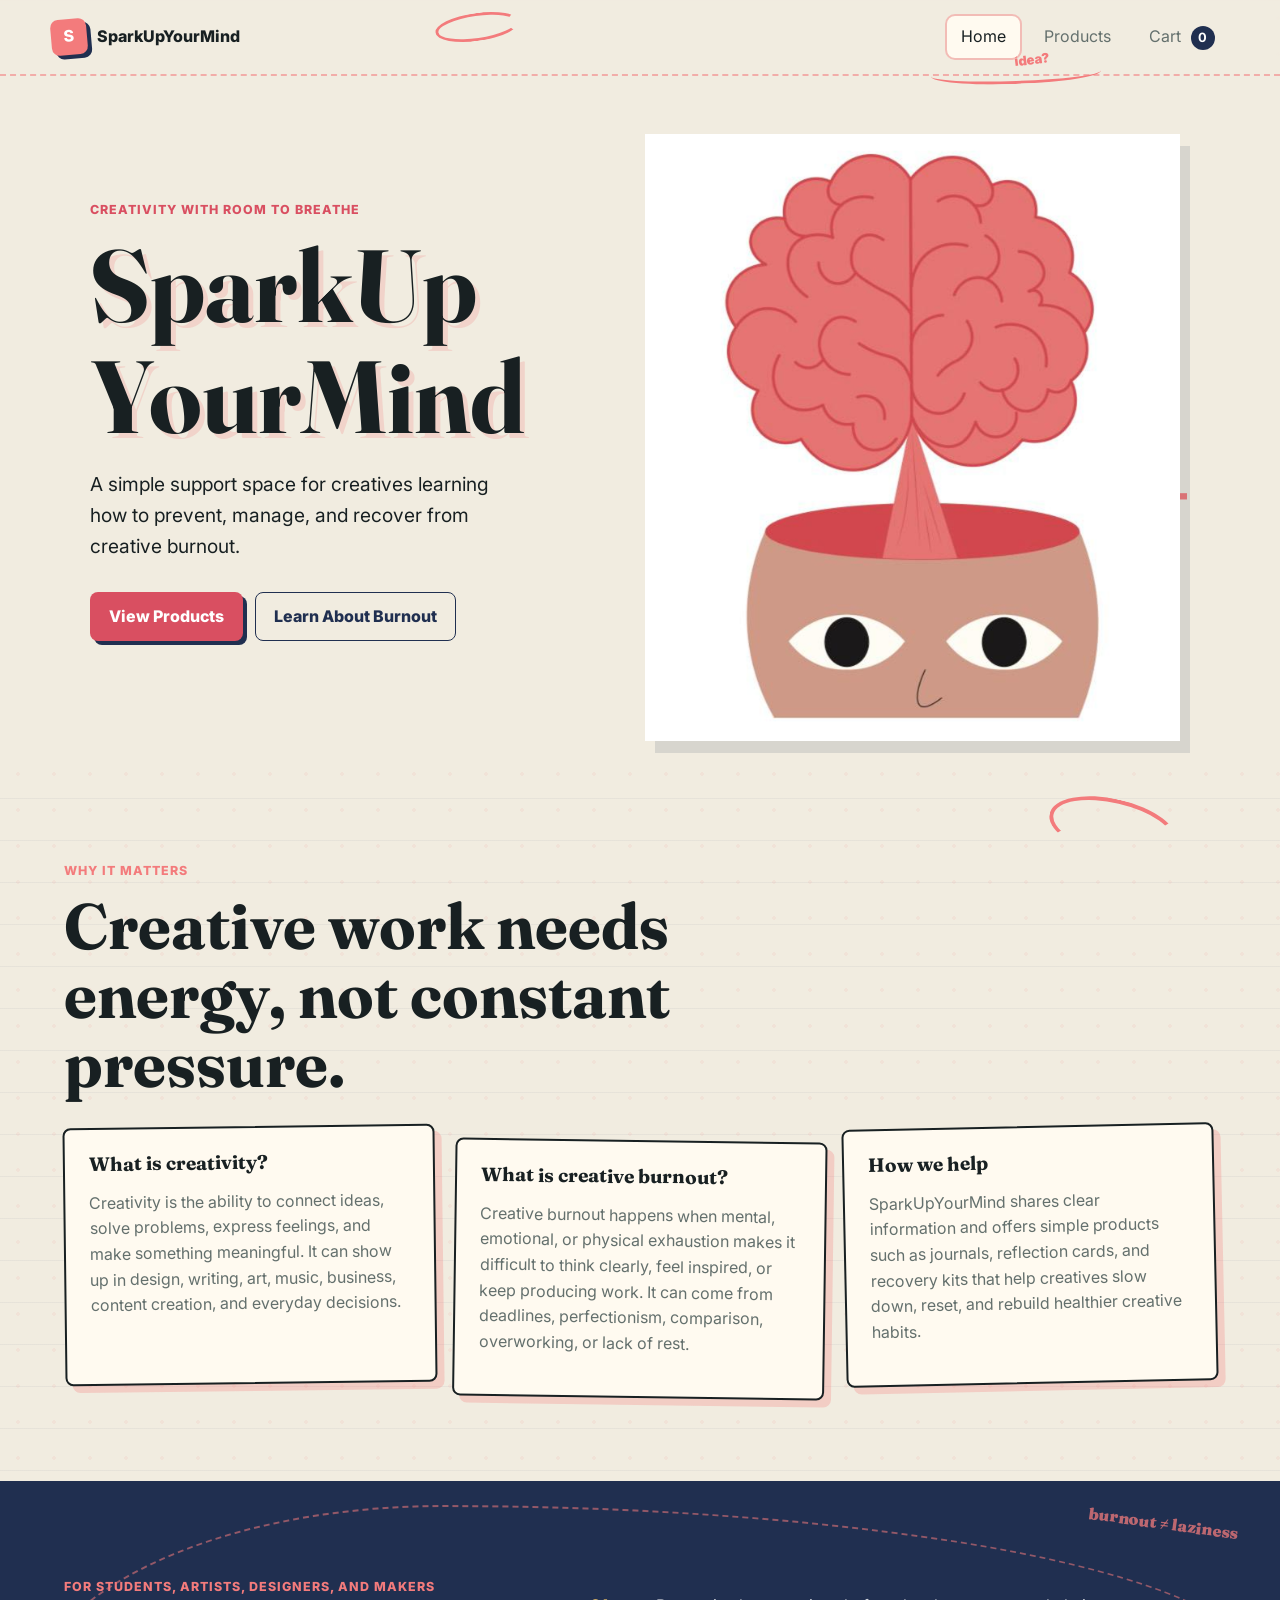
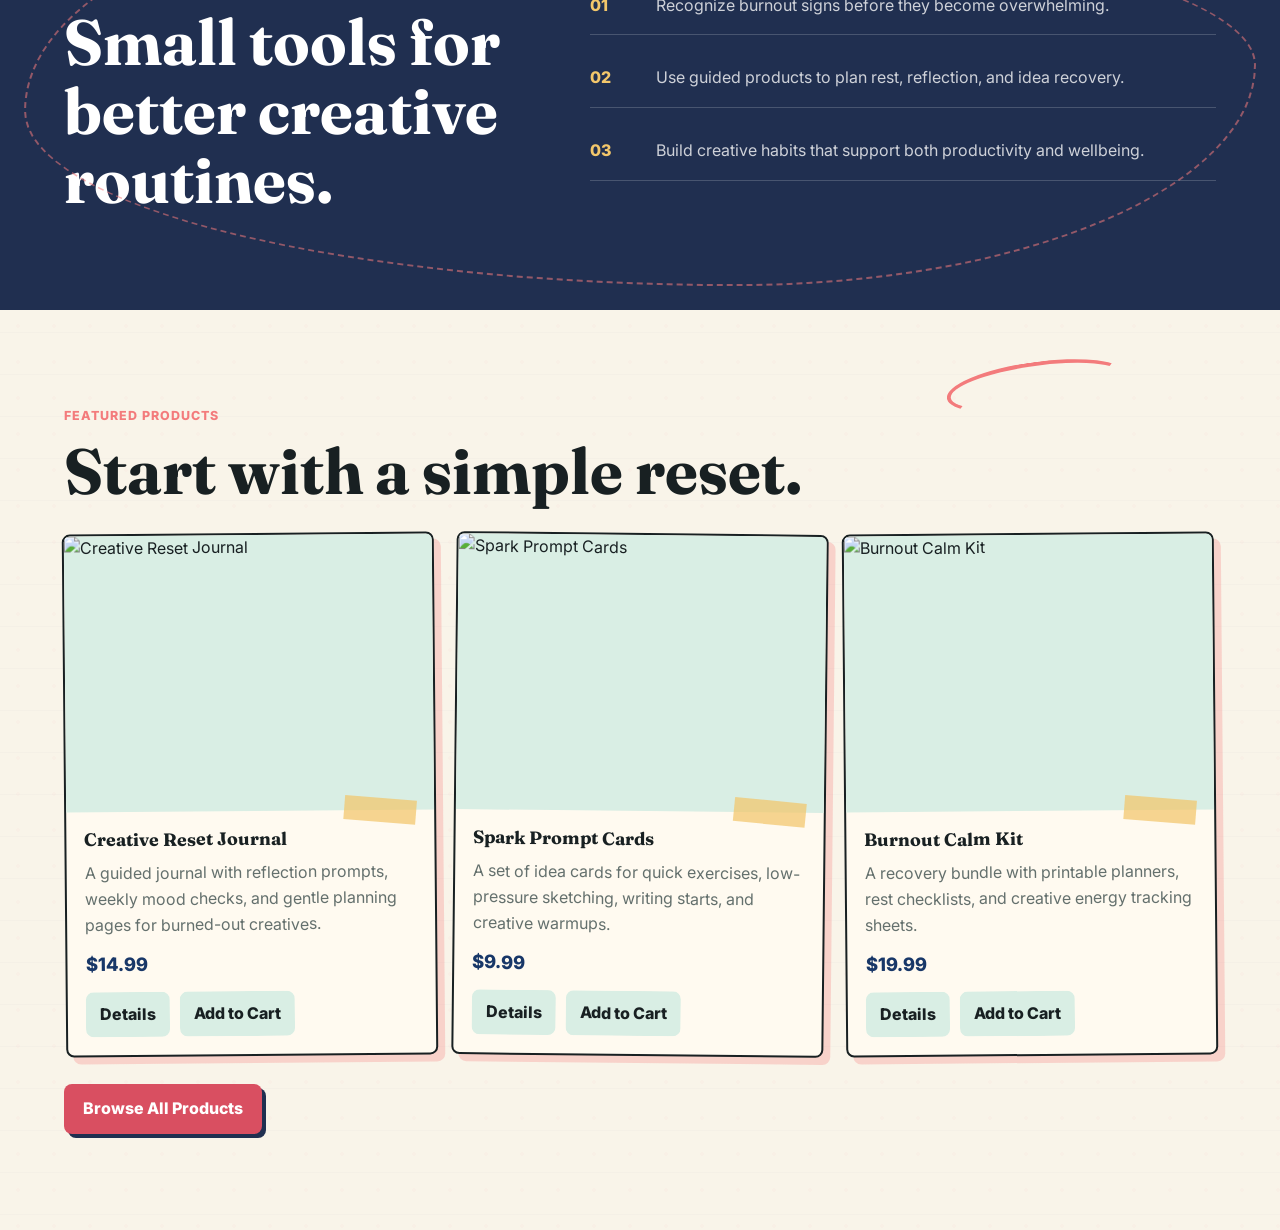
==== commit 980306fb: "Use provided creative mind drawing" ====
--- a/index.html
+++ b/index.html
@@ -39,32 +39,11 @@
   <main>
     <section class="hero">
       <div class="hero-media creative-mind" aria-hidden="true">
-        <div class="mind-sketch">
-          <div class="head-shape">
-            <span class="eye eye-left"></span>
-            <span class="eye eye-right"></span>
-            <span class="nose-line"></span>
-          </div>
-          <div class="brain-cloud">
-            <span></span><span></span><span></span><span></span><span></span><span></span>
-          </div>
-          <svg class="thought-lines" viewBox="0 0 520 380" role="img" aria-label="">
-            <path d="M145 300 C180 235, 176 170, 232 116" />
-            <path d="M214 312 C246 230, 250 172, 270 92" />
-            <path d="M300 315 C285 238, 313 178, 344 116" />
-            <path d="M88 110 C118 84, 141 105, 128 132 C118 155, 84 153, 76 128" />
-            <path d="M390 72 C430 56, 464 76, 466 112 C470 151, 432 176, 392 157" />
-            <path d="M118 52 C148 18, 195 35, 200 76" />
-            <path d="M327 48 C354 24, 405 32, 414 72" />
-          </svg>
-          <span class="floating-word word-one">rest</span>
-          <span class="floating-word word-two">spark</span>
-          <span class="floating-word word-three">pause</span>
-          <span class="scribble scribble-one"></span>
-          <span class="scribble scribble-two"></span>
-          <span class="burst burst-one">✦</span>
-          <span class="burst burst-two">+</span>
-        </div>
+        <img class="mind-reference" src="assets/creative-mind-drawing@2x.png" alt="">
+        <span class="scribble scribble-one"></span>
+        <span class="scribble scribble-two"></span>
+        <span class="burst burst-one">✦</span>
+        <span class="burst burst-two">+</span>
       </div>
       <div class="hero-content">
         <p class="eyebrow">Creativity with room to breathe</p>
--- a/styles.css
+++ b/styles.css
@@ -694,8 +694,16 @@
 
 .creative-mind {
   display: grid;
-  place-items: end center;
-  padding: 38px clamp(20px, 5vw, 72px) 0 0;
+  place-items: center;
+  padding: 34px clamp(20px, 5vw, 72px) 24px 0;
+}
+
+.mind-reference {
+  position: relative;
+  z-index: 1;
+  width: min(535px, 100%);
+  height: auto;
+  filter: drop-shadow(10px 12px 0 rgba(32, 47, 80, 0.12));
 }
 
 .mind-sketch {
@@ -875,15 +883,15 @@
 }
 
 .scribble-one {
-  top: 26px;
-  right: 92px;
+  top: 72px;
+  right: clamp(28px, 8vw, 120px);
   width: 86px;
   height: 54px;
   transform: rotate(18deg);
 }
 
 .scribble-two {
-  left: 86px;
+  left: clamp(28px, 8vw, 110px);
   bottom: 150px;
   width: 110px;
   height: 36px;
@@ -898,13 +906,13 @@
 }
 
 .burst-one {
-  top: 18px;
-  right: 232px;
+  top: 96px;
+  right: clamp(180px, 24vw, 320px);
 }
 
 .burst-two {
-  right: 60px;
-  top: 302px;
+  right: clamp(26px, 8vw, 90px);
+  top: 360px;
 }
 
 .section-scribble,
@@ -1015,6 +1023,10 @@
     transform-origin: center top;
   }
 
+  .mind-reference {
+    width: min(440px, 100%);
+  }
+
   .header-doodles,
   .site-header::after {
     display: none;
@@ -1053,6 +1065,10 @@
     transform: scale(0.7);
   }
 
+  .mind-reference {
+    width: min(345px, 96%);
+  }
+
   .head-shape {
     right: 96px;
   }
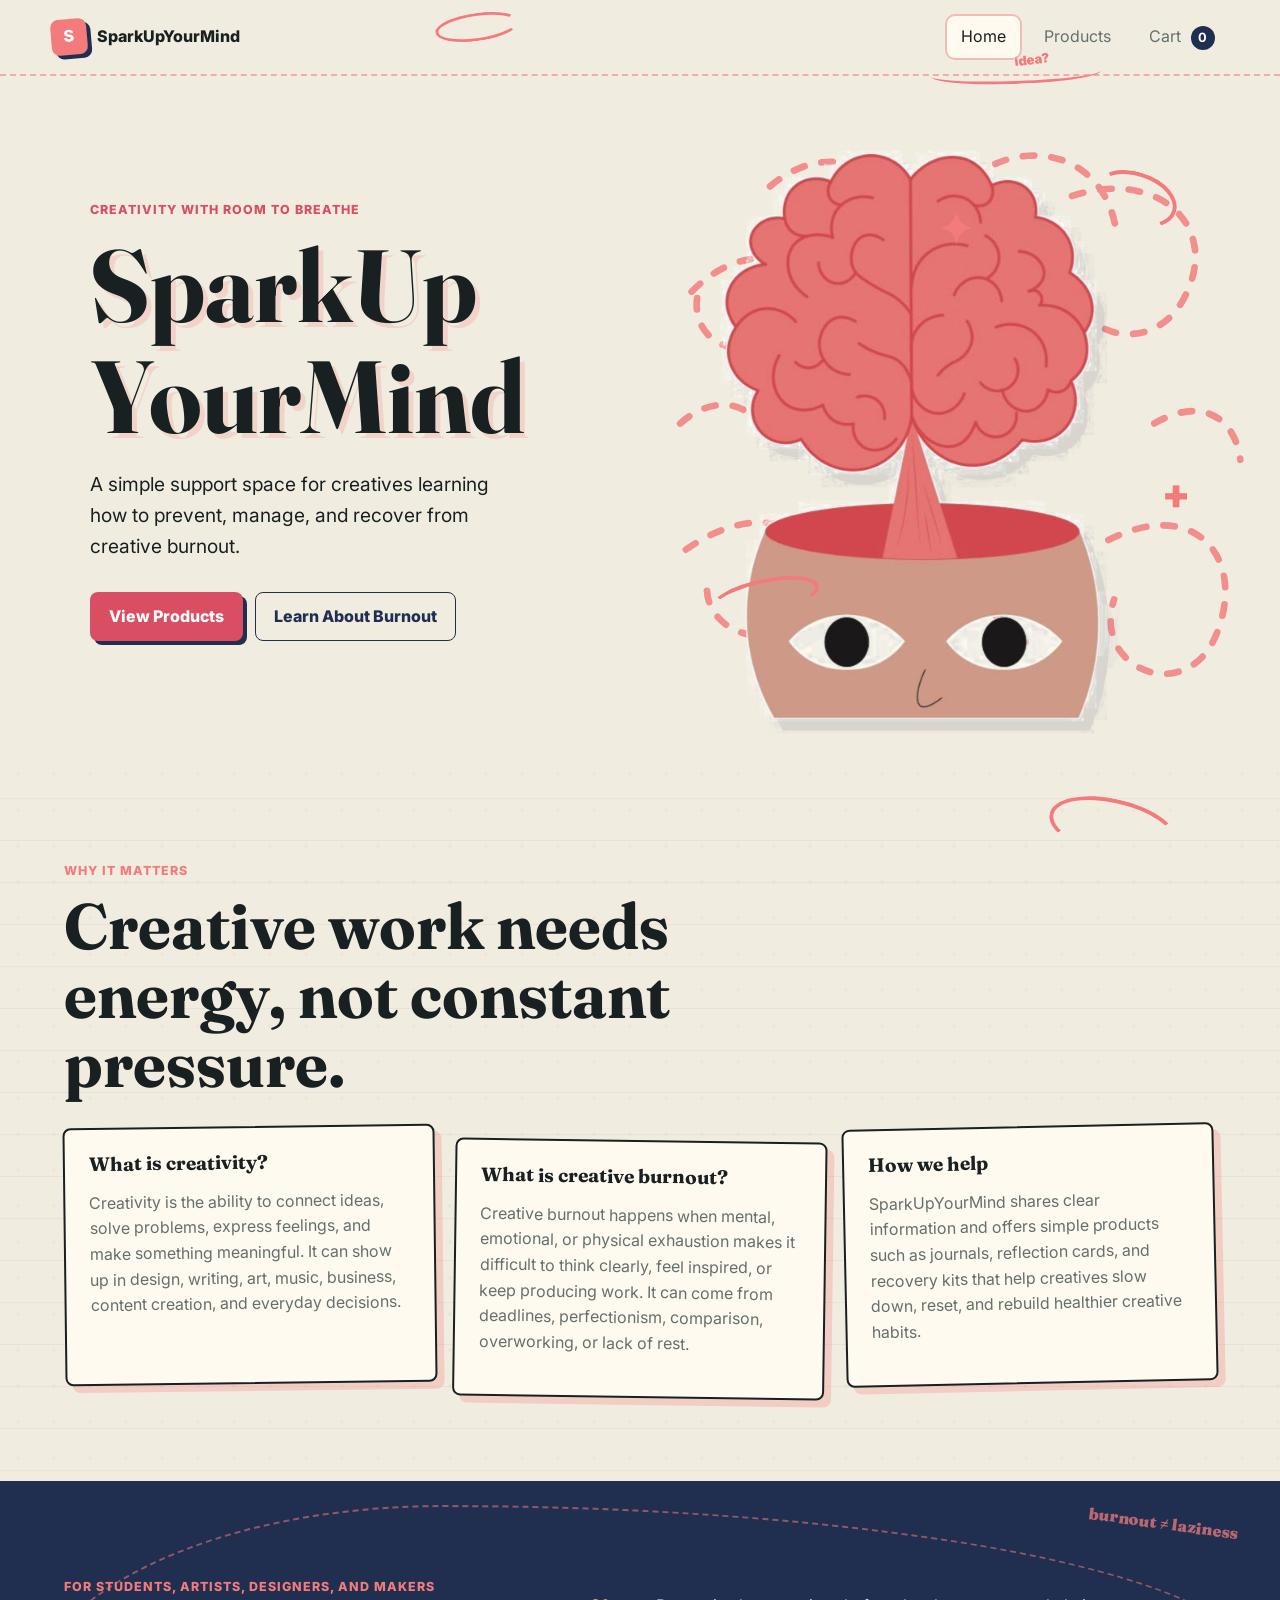
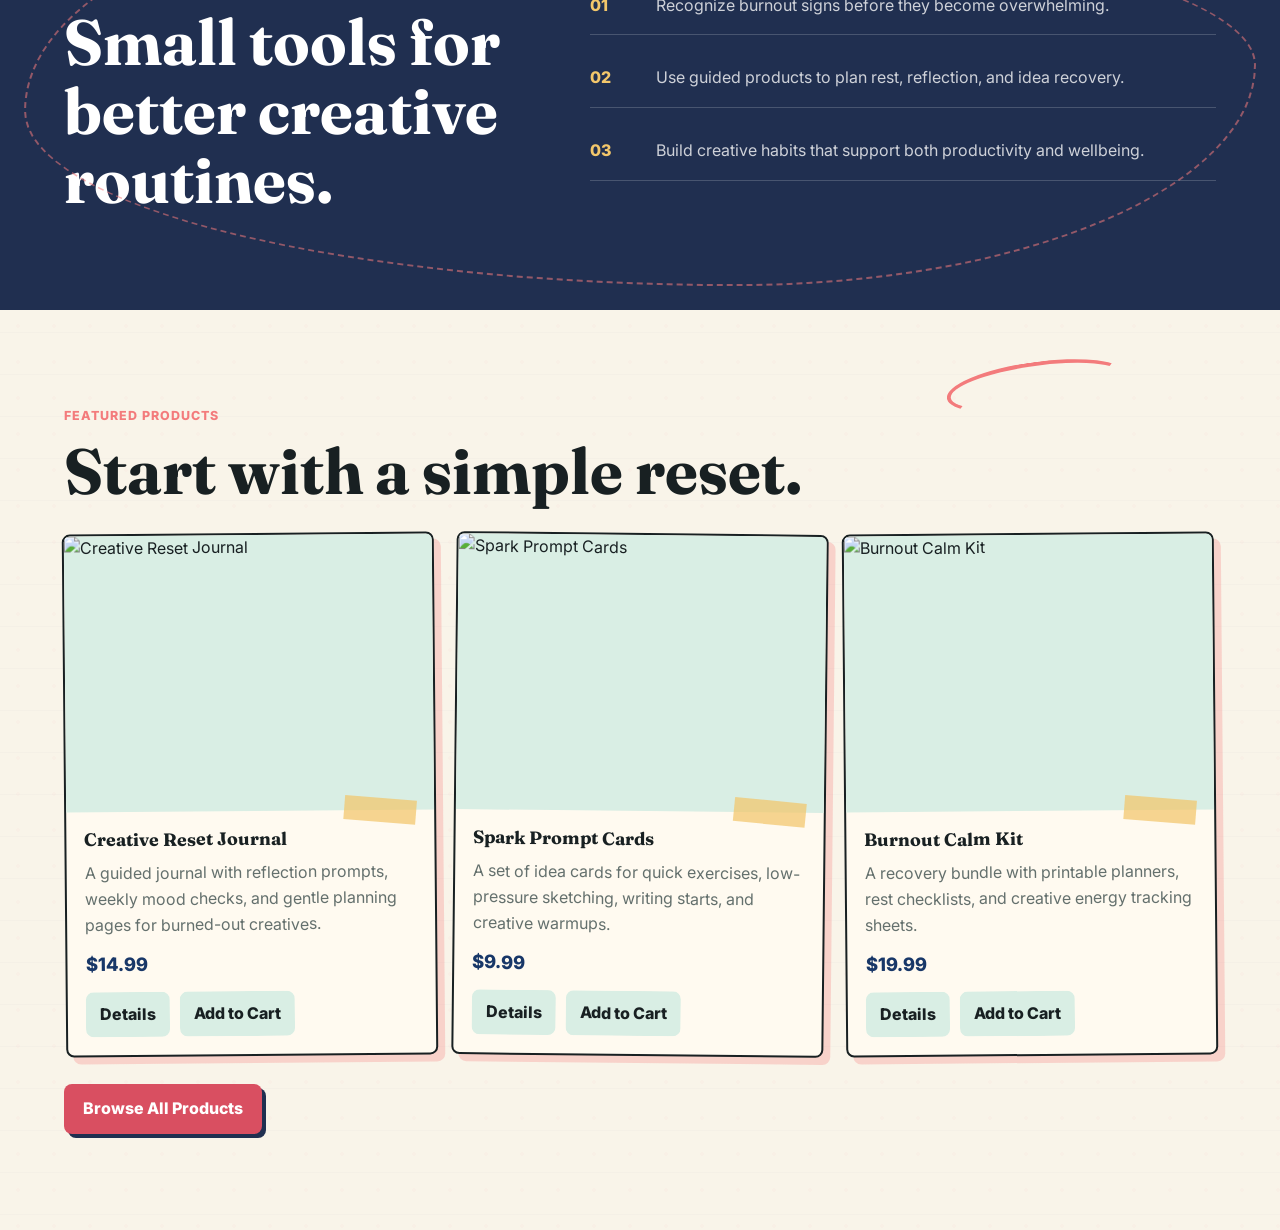
==== commit 1cd6799b: "Use transparent drawing with doodles" ====
--- a/index.html
+++ b/index.html
@@ -39,7 +39,18 @@
   <main>
     <section class="hero">
       <div class="hero-media creative-mind" aria-hidden="true">
-        <img class="mind-reference" src="assets/creative-mind-drawing@2x.png" alt="">
+        <svg class="hero-doodle-field" viewBox="0 0 680 680" aria-hidden="true">
+          <path d="M76 192 C138 130, 214 158, 176 224 C146 274, 73 252, 82 197" />
+          <path d="M474 92 C566 62, 632 126, 590 201 C554 265, 464 236, 478 166" />
+          <path d="M70 462 C144 410, 214 432, 198 506 C182 584, 76 552, 94 488" />
+          <path d="M512 452 C602 406, 656 470, 626 548 C596 628, 494 588, 518 514" />
+          <path d="M158 82 C214 34, 286 56, 298 124" />
+          <path d="M368 74 C426 28, 508 48, 520 128" />
+          <path d="M294 574 C342 514, 382 506, 432 564" />
+          <path d="M64 330 C100 298, 144 306, 154 350" />
+          <path d="M560 330 C608 302, 644 322, 650 368" />
+        </svg>
+        <img class="mind-reference" src="assets/creative-mind-drawing-transparent@2x.png" alt="">
         <span class="scribble scribble-one"></span>
         <span class="scribble scribble-two"></span>
         <span class="burst burst-one">✦</span>
--- a/styles.css
+++ b/styles.css
@@ -700,10 +700,23 @@
 
 .mind-reference {
   position: relative;
-  z-index: 1;
+  z-index: 2;
   width: min(535px, 100%);
   height: auto;
   filter: drop-shadow(10px 12px 0 rgba(32, 47, 80, 0.12));
+}
+
+.hero-doodle-field {
+  position: absolute;
+  z-index: 1;
+  width: min(650px, 115%);
+  max-width: none;
+  fill: none;
+  stroke: var(--coral);
+  stroke-width: 7;
+  stroke-linecap: round;
+  stroke-dasharray: 12 18;
+  opacity: 0.82;
 }
 
 .mind-sketch {
@@ -876,6 +889,7 @@
 
 .scribble {
   position: absolute;
+  z-index: 3;
   border: 4px solid var(--coral);
   border-left-color: transparent;
   border-bottom-color: transparent;
@@ -900,6 +914,7 @@
 
 .burst {
   position: absolute;
+  z-index: 3;
   color: var(--coral);
   font-size: 2.6rem;
   font-weight: 900;
@@ -1027,6 +1042,10 @@
     width: min(440px, 100%);
   }
 
+  .hero-doodle-field {
+    width: min(520px, 100%);
+  }
+
   .header-doodles,
   .site-header::after {
     display: none;
@@ -1069,6 +1088,10 @@
     width: min(345px, 96%);
   }
 
+  .hero-doodle-field {
+    width: 100%;
+  }
+
   .head-shape {
     right: 96px;
   }
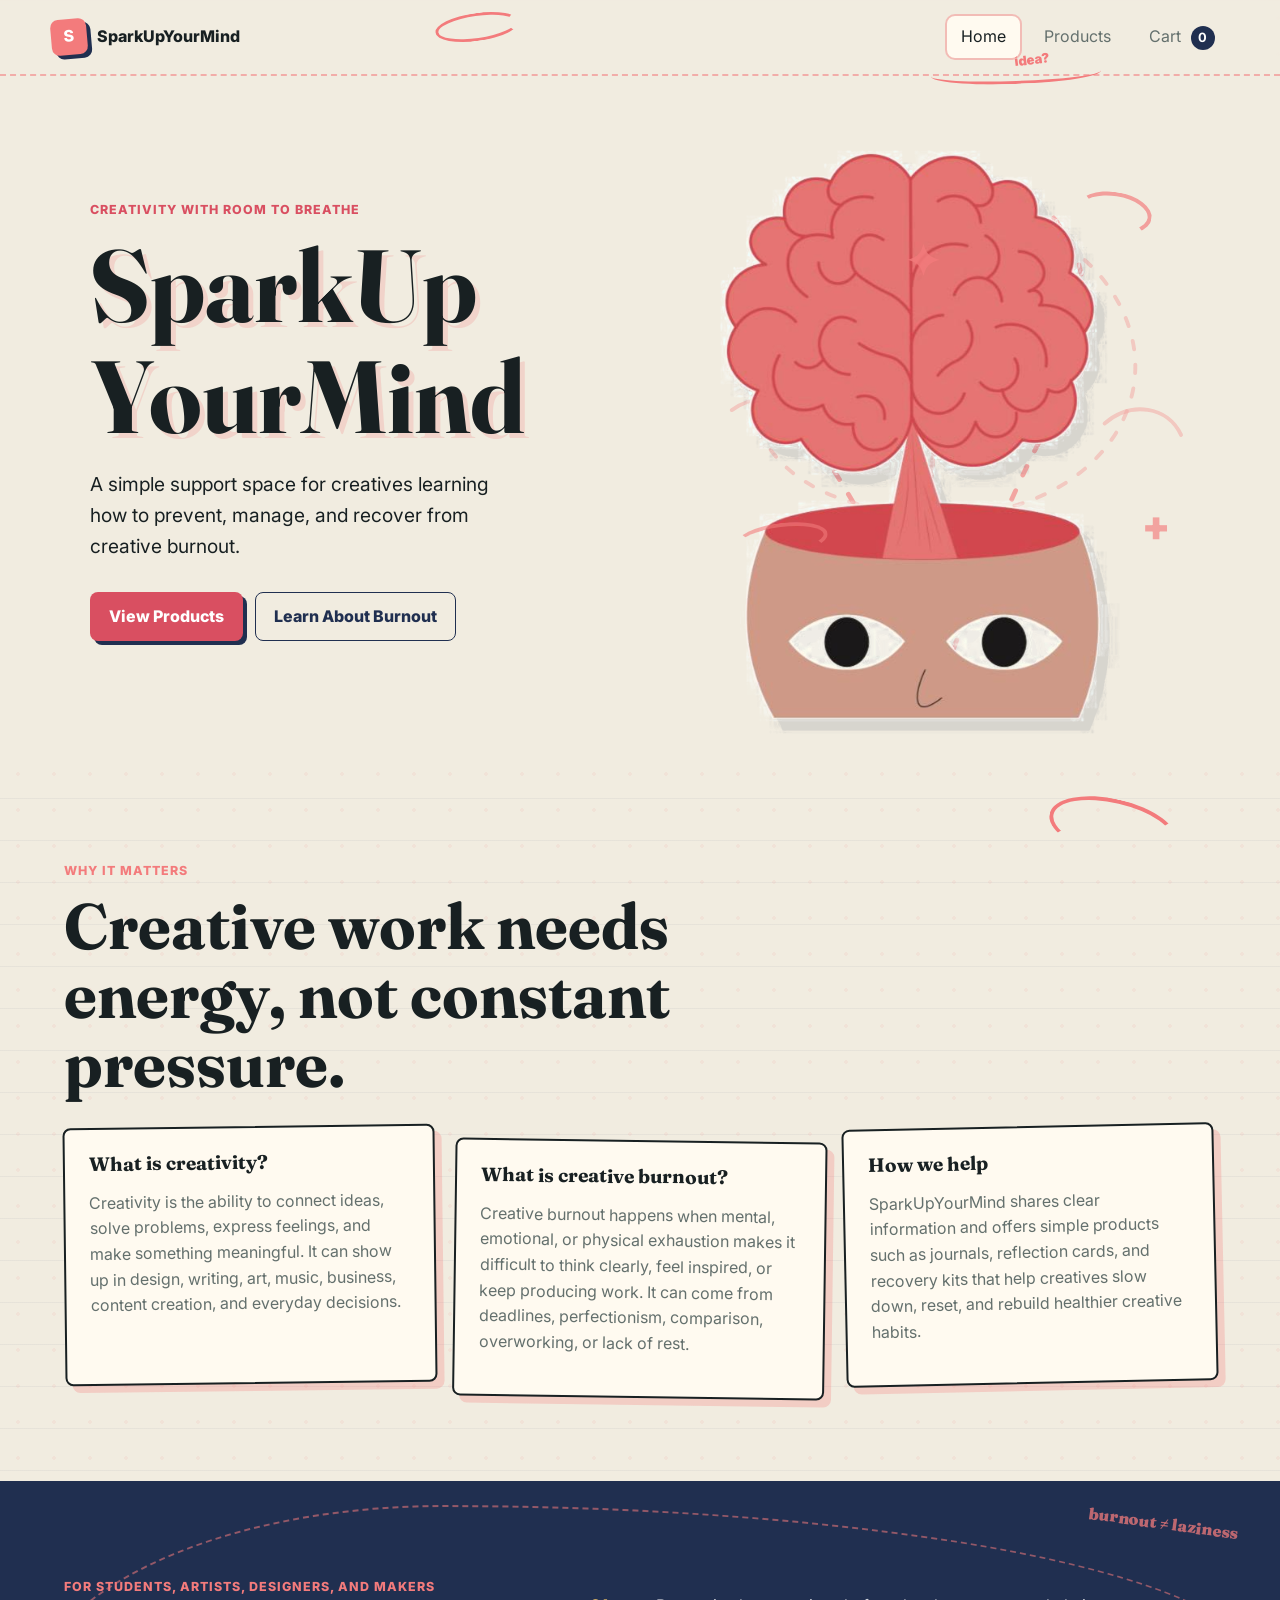
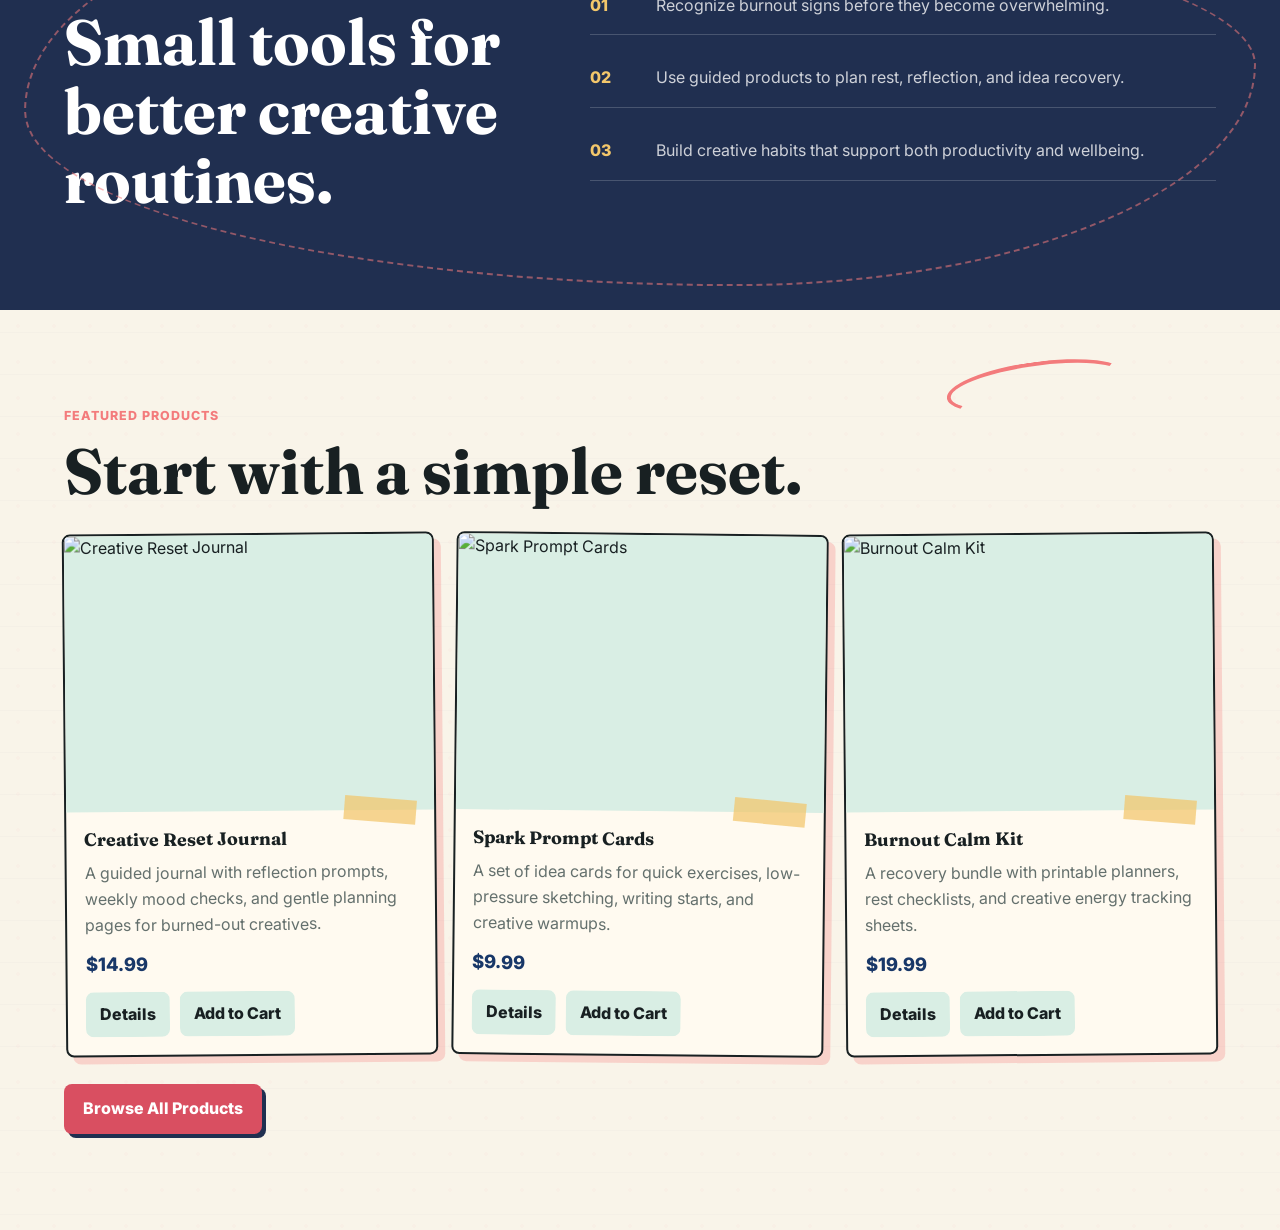
==== commit 4d03ff38: "Refine hero doodles" ====
--- a/index.html
+++ b/index.html
@@ -40,15 +40,13 @@
     <section class="hero">
       <div class="hero-media creative-mind" aria-hidden="true">
         <svg class="hero-doodle-field" viewBox="0 0 680 680" aria-hidden="true">
-          <path d="M76 192 C138 130, 214 158, 176 224 C146 274, 73 252, 82 197" />
-          <path d="M474 92 C566 62, 632 126, 590 201 C554 265, 464 236, 478 166" />
-          <path d="M70 462 C144 410, 214 432, 198 506 C182 584, 76 552, 94 488" />
-          <path d="M512 452 C602 406, 656 470, 626 548 C596 628, 494 588, 518 514" />
-          <path d="M158 82 C214 34, 286 56, 298 124" />
-          <path d="M368 74 C426 28, 508 48, 520 128" />
-          <path d="M294 574 C342 514, 382 506, 432 564" />
-          <path d="M64 330 C100 298, 144 306, 154 350" />
-          <path d="M560 330 C608 302, 644 322, 650 368" />
+          <path class="thought-path main" d="M340 570 C320 492, 318 402, 338 310 C358 214, 338 150, 286 100" />
+          <path class="thought-path" d="M350 566 C380 482, 410 402, 452 326 C498 244, 500 166, 452 112" />
+          <path class="thought-path" d="M322 562 C284 478, 246 410, 202 344 C152 270, 152 188, 206 126" />
+          <path class="orbit orbit-one" d="M158 212 C210 98, 430 74, 510 184 C592 296, 498 430, 334 426 C176 422, 98 338, 158 212" />
+          <path class="orbit orbit-two" d="M222 156 C284 108, 396 106, 462 162" />
+          <path class="small-spark" d="M118 316 C144 298, 174 302, 186 328" />
+          <path class="small-spark" d="M508 330 C536 306, 574 312, 588 342" />
         </svg>
         <img class="mind-reference" src="assets/creative-mind-drawing-transparent@2x.png" alt="">
         <span class="scribble scribble-one"></span>
--- a/styles.css
+++ b/styles.css
@@ -713,10 +713,34 @@
   max-width: none;
   fill: none;
   stroke: var(--coral);
-  stroke-width: 7;
+  stroke-width: 5;
   stroke-linecap: round;
-  stroke-dasharray: 12 18;
-  opacity: 0.82;
+  opacity: 0.62;
+}
+
+.thought-path {
+  stroke-dasharray: 10 18;
+}
+
+.thought-path.main {
+  stroke-dasharray: 0;
+  opacity: 0.55;
+}
+
+.orbit {
+  stroke-width: 4;
+  stroke-dasharray: 9 16;
+  opacity: 0.5;
+}
+
+.orbit-two {
+  opacity: 0.38;
+}
+
+.small-spark {
+  stroke-width: 4;
+  stroke-dasharray: 0;
+  opacity: 0.52;
 }
 
 .mind-sketch {
@@ -897,19 +921,21 @@
 }
 
 .scribble-one {
-  top: 72px;
-  right: clamp(28px, 8vw, 120px);
-  width: 86px;
-  height: 54px;
-  transform: rotate(18deg);
+  top: 92px;
+  right: clamp(46px, 10vw, 140px);
+  width: 76px;
+  height: 42px;
+  opacity: 0.68;
+  transform: rotate(9deg);
 }
 
 .scribble-two {
-  left: clamp(28px, 8vw, 110px);
-  bottom: 150px;
-  width: 110px;
-  height: 36px;
-  transform: rotate(-12deg);
+  left: clamp(42px, 10vw, 130px);
+  bottom: 210px;
+  width: 92px;
+  height: 32px;
+  opacity: 0.58;
+  transform: rotate(-7deg);
 }
 
 .burst {
@@ -921,13 +947,15 @@
 }
 
 .burst-one {
-  top: 96px;
-  right: clamp(180px, 24vw, 320px);
+  top: 128px;
+  right: clamp(190px, 27vw, 340px);
+  opacity: 0.82;
 }
 
 .burst-two {
-  right: clamp(26px, 8vw, 90px);
-  top: 360px;
+  right: clamp(56px, 10vw, 110px);
+  top: 392px;
+  opacity: 0.64;
 }
 
 .section-scribble,
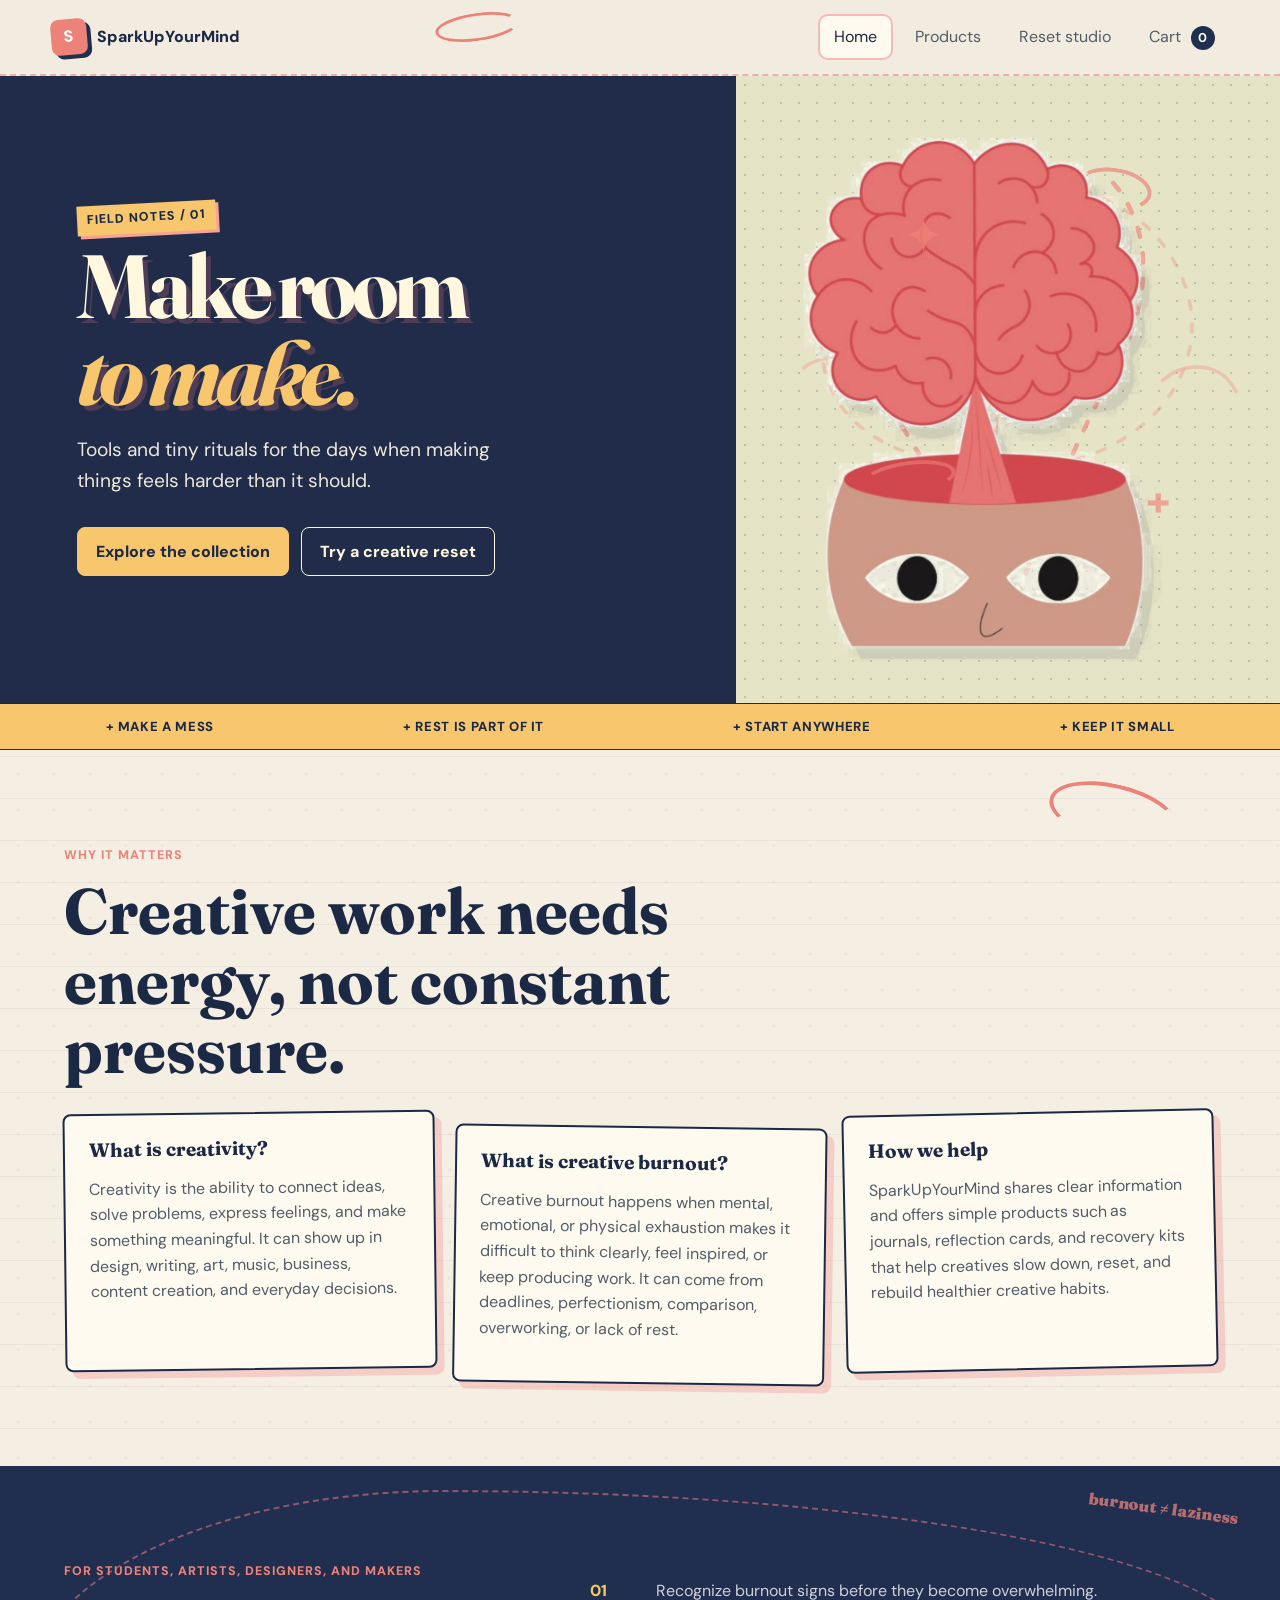
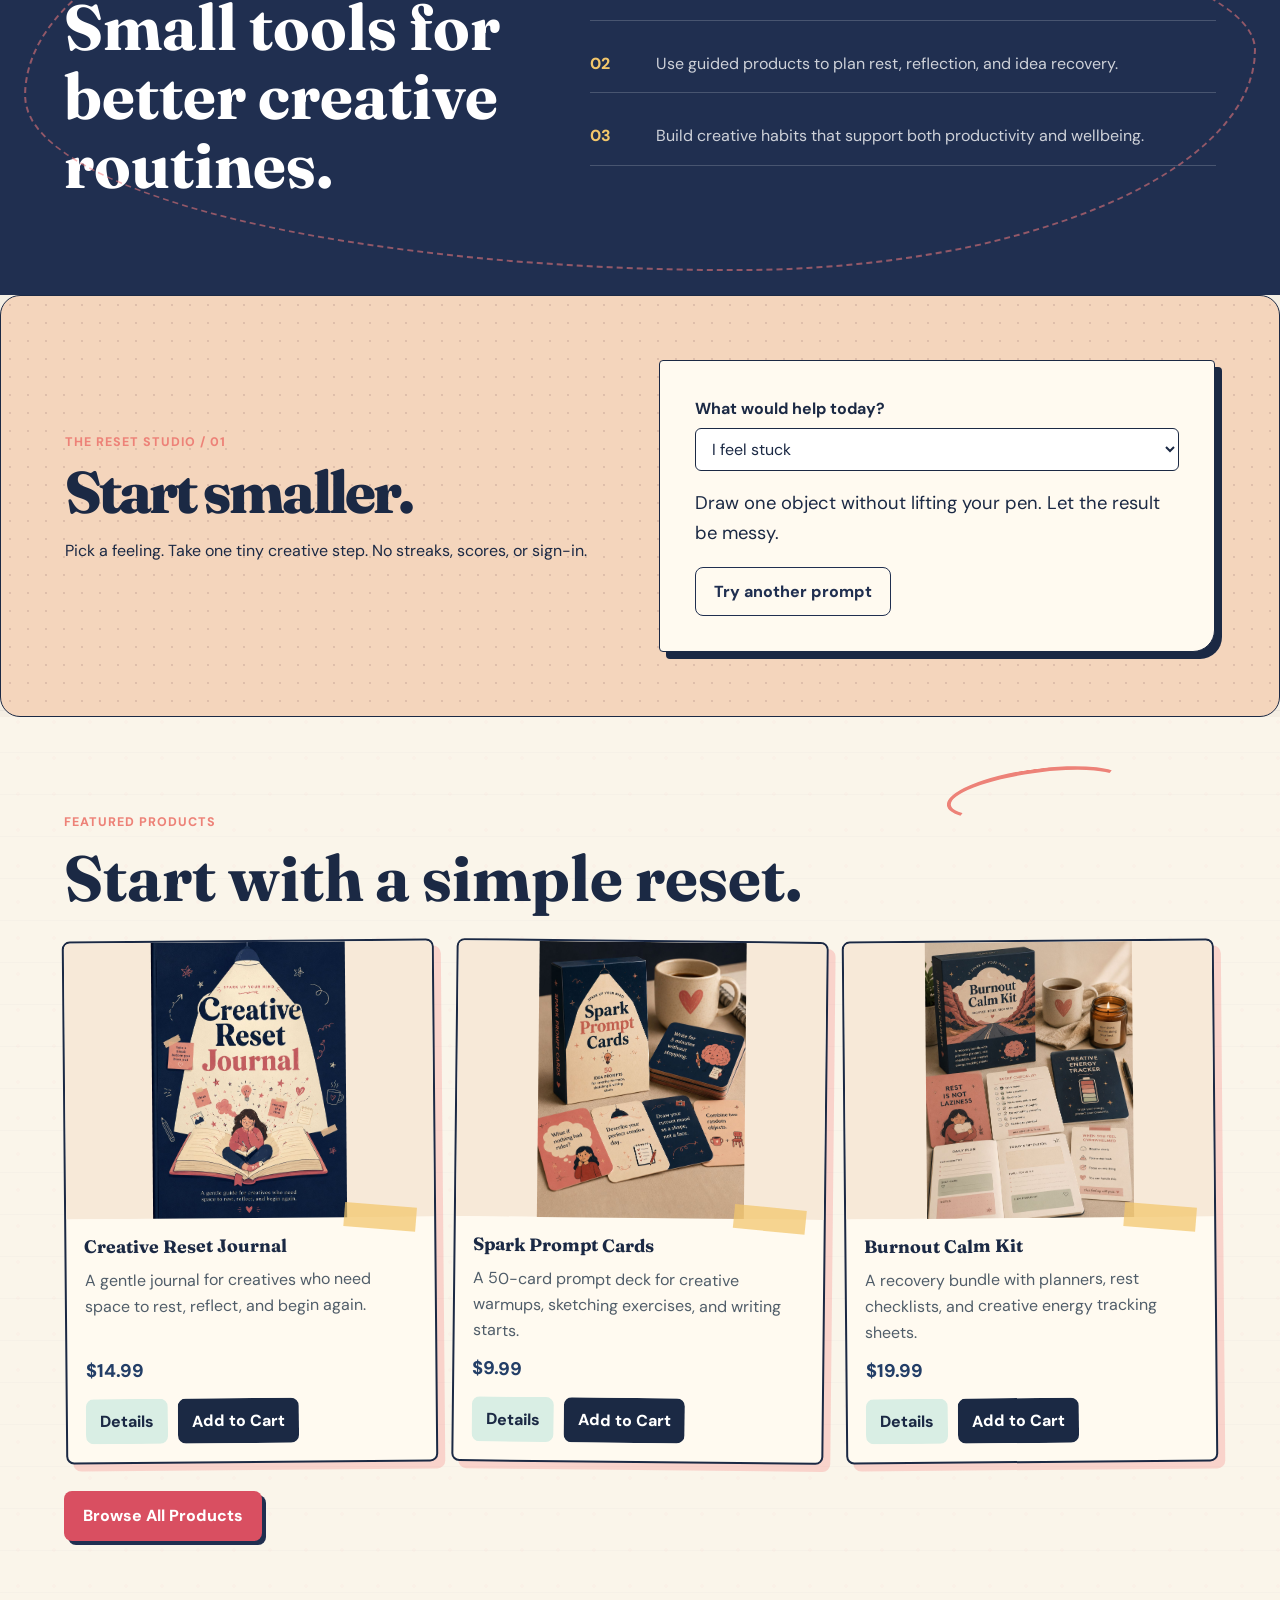
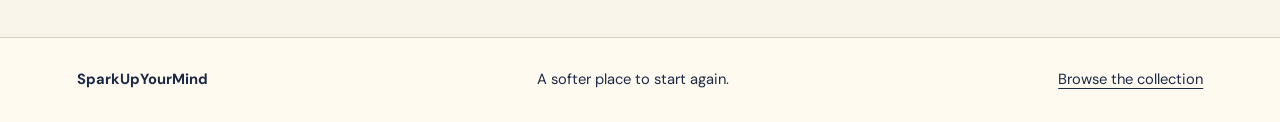
==== commit 2d57283b: "Redesign storefront and add creative reset studio" ====
--- a/index.html
+++ b/index.html
@@ -6,10 +6,13 @@
   <title>SparkUpYourMind | Creative Burnout Support</title>
   <link rel="preconnect" href="https://fonts.googleapis.com">
   <link rel="preconnect" href="https://fonts.gstatic.com" crossorigin>
-  <link href="https://fonts.googleapis.com/css2?family=Inter:wght@400;500;600;700;800&family=Fraunces:wght@700;800;900&display=swap" rel="stylesheet">
+  <link href="https://fonts.googleapis.com/css2?family=DM+Sans:wght@400;500;600;700;800&family=Fraunces:wght@700;800;900&display=swap" rel="stylesheet">
+  <meta name="description" content="A softer place to start again: creative reset exercises, journals, prompts, and tools.">
   <link rel="stylesheet" href="styles.css">
+  <link rel="stylesheet" href="studio.css">
 </head>
 <body>
+  <a class="skip-link" href="#main">Skip to content</a>
   <header class="site-header">
     <a class="brand" href="index.html" aria-label="SparkUpYourMind home">
       <span class="brand-mark">S</span>
@@ -21,7 +24,7 @@
       <span class="doodle-note">idea?</span>
     </div>
 
-    <button class="menu-toggle" type="button" aria-expanded="false" aria-controls="primary-nav">
+    <button class="menu-toggle" type="button" aria-label="Toggle menu" aria-expanded="false" aria-controls="primary-nav">
       <span></span>
       <span></span>
       <span></span>
@@ -30,13 +33,14 @@
     <nav class="primary-nav" id="primary-nav" aria-label="Main navigation">
       <a href="index.html" class="active">Home</a>
       <a href="products.html">Products</a>
+      <a href="index.html#reset">Reset studio</a>
       <button class="cart-pill" type="button" data-cart-open>
         Cart <span data-cart-count>0</span>
       </button>
     </nav>
   </header>
 
-  <main>
+  <main id="main">
     <section class="hero">
       <div class="hero-media creative-mind" aria-hidden="true">
         <svg class="hero-doodle-field" viewBox="0 0 680 680" aria-hidden="true">
@@ -55,18 +59,19 @@
         <span class="burst burst-two">+</span>
       </div>
       <div class="hero-content">
-        <p class="eyebrow">Creativity with room to breathe</p>
-        <h1><span>SparkUp</span><span>YourMind</span></h1>
+        <p class="eyebrow hero-stamp">Field notes / 01</p>
+        <h1>Make room <em>to make.</em></h1>
         <p>
-          A simple support space for creatives learning how to prevent, manage, and recover
-          from creative burnout.
+          Tools and tiny rituals for the days when making things feels harder than it should.
         </p>
         <div class="hero-actions">
-          <a class="button button-primary" href="products.html">View Products</a>
-          <a class="button button-secondary" href="#burnout">Learn About Burnout</a>
+          <a class="button button-primary" href="products.html">Explore the collection</a>
+          <a class="button button-secondary" href="#reset">Try a creative reset</a>
         </div>
       </div>
     </section>
+
+    <div class="studio-strip" aria-label="Studio reminders"><span>Make a mess</span><span>Rest is part of it</span><span>Start anywhere</span><span>Keep it small</span></div>
 
     <section class="section intro-section" id="burnout">
       <span class="section-scribble" aria-hidden="true"></span>
@@ -124,6 +129,11 @@
       </div>
     </section>
 
+    <section class="section reset-studio" id="reset" aria-labelledby="reset-title">
+      <div><p class="eyebrow">The reset studio / 01</p><h2 id="reset-title">Start smaller.</h2><p>Pick a feeling. Take one tiny creative step. No streaks, scores, or sign-in.</p></div>
+      <div class="reset-note"><label for="reset-mode">What would help today?</label><select id="reset-mode"><option value="stuck">I feel stuck</option><option value="tired">I feel drained</option><option value="scattered">I feel scattered</option></select><p id="reset-prompt" aria-live="polite"></p><button type="button" class="button button-secondary" data-next-prompt>Try another prompt</button></div>
+    </section>
+
     <section class="section preview-products">
       <span class="loose-line" aria-hidden="true"></span>
       <div class="section-heading">
@@ -135,10 +145,15 @@
     </section>
   </main>
 
-  <aside class="cart-drawer" data-cart-drawer aria-hidden="true">
+  <dialog class="product-dialog" data-product-dialog aria-labelledby="product-title">
+    <button type="button" class="icon-button dialog-close" data-dialog-close aria-label="Close product details">x</button>
+    <div class="dialog-content" data-dialog-content></div>
+  </dialog>
+
+  <dialog class="cart-drawer" data-cart-drawer aria-labelledby="cart-title">
     <div class="cart-panel">
       <div class="cart-header">
-        <h2>Your Cart</h2>
+        <h2 id="cart-title">Your cart</h2>
         <button type="button" class="icon-button" data-cart-close aria-label="Close cart">x</button>
       </div>
       <div class="cart-items" data-cart-items></div>
@@ -147,11 +162,13 @@
           <span>Total</span>
           <strong data-cart-total>$0.00</strong>
         </div>
-        <button class="button button-primary full-width" type="button" data-checkout>Checkout</button>
+        <button class="button button-primary full-width" type="button" data-checkout>Preview checkout</button>
+        <p role="status" data-checkout-status>This is a demo store. No payment is collected.</p>
       </div>
     </div>
-  </aside>
+  </dialog>
 
-  <script src="script.js"></script>
+  <footer class="site-footer"><strong>SparkUpYourMind</strong><span>A softer place to start again.</span><a href="products.html">Browse the collection</a></footer>
+  <script src="script.js" defer></script>
 </body>
 </html>
--- a/styles.css
+++ b/styles.css
@@ -716,31 +716,37 @@
   stroke-width: 5;
   stroke-linecap: round;
   opacity: 0.62;
+  animation: doodleFloat 7s ease-in-out infinite;
 }
 
 .thought-path {
   stroke-dasharray: 10 18;
+  animation: thoughtFlow 3.8s linear infinite;
 }
 
 .thought-path.main {
   stroke-dasharray: 0;
   opacity: 0.55;
+  animation: thoughtPulse 4.6s ease-in-out infinite;
 }
 
 .orbit {
   stroke-width: 4;
   stroke-dasharray: 9 16;
   opacity: 0.5;
+  animation: orbitFlow 5.5s linear infinite;
 }
 
 .orbit-two {
   opacity: 0.38;
+  animation-duration: 7s;
 }
 
 .small-spark {
   stroke-width: 4;
   stroke-dasharray: 0;
   opacity: 0.52;
+  animation: thoughtPulse 3.4s ease-in-out infinite;
 }
 
 .mind-sketch {
@@ -927,6 +933,7 @@
   height: 42px;
   opacity: 0.68;
   transform: rotate(9deg);
+  animation: scribbleWiggle 4.4s ease-in-out infinite;
 }
 
 .scribble-two {
@@ -936,6 +943,7 @@
   height: 32px;
   opacity: 0.58;
   transform: rotate(-7deg);
+  animation: scribbleWiggleAlt 5.2s ease-in-out infinite;
 }
 
 .burst {
@@ -950,12 +958,102 @@
   top: 128px;
   right: clamp(190px, 27vw, 340px);
   opacity: 0.82;
+  animation: burstBlink 2.8s ease-in-out infinite;
 }
 
 .burst-two {
   right: clamp(56px, 10vw, 110px);
   top: 392px;
   opacity: 0.64;
+  animation: burstBlink 3.4s ease-in-out infinite 0.4s;
+}
+
+@keyframes thoughtFlow {
+  from {
+    stroke-dashoffset: 0;
+  }
+
+  to {
+    stroke-dashoffset: -56;
+  }
+}
+
+@keyframes orbitFlow {
+  from {
+    stroke-dashoffset: 0;
+  }
+
+  to {
+    stroke-dashoffset: 50;
+  }
+}
+
+@keyframes thoughtPulse {
+  0%,
+  100% {
+    opacity: 0.42;
+  }
+
+  50% {
+    opacity: 0.72;
+  }
+}
+
+@keyframes doodleFloat {
+  0%,
+  100% {
+    transform: translateY(0) rotate(0deg);
+  }
+
+  50% {
+    transform: translateY(-8px) rotate(-1deg);
+  }
+}
+
+@keyframes scribbleWiggle {
+  0%,
+  100% {
+    transform: rotate(9deg) translate(0, 0);
+  }
+
+  50% {
+    transform: rotate(14deg) translate(4px, -5px);
+  }
+}
+
+@keyframes scribbleWiggleAlt {
+  0%,
+  100% {
+    transform: rotate(-7deg) translate(0, 0);
+  }
+
+  50% {
+    transform: rotate(-12deg) translate(-5px, -3px);
+  }
+}
+
+@keyframes burstBlink {
+  0%,
+  100% {
+    opacity: 0.42;
+    transform: scale(0.92) rotate(0deg);
+  }
+
+  50% {
+    opacity: 0.95;
+    transform: scale(1.08) rotate(10deg);
+  }
+}
+
+@media (prefers-reduced-motion: reduce) {
+  .hero-doodle-field,
+  .thought-path,
+  .orbit,
+  .small-spark,
+  .scribble,
+  .burst {
+    animation-duration: 10s;
+  }
 }
 
 .section-scribble,
--- a/studio.css
+++ b/studio.css
@@ -0,0 +1,111 @@
+:root {
+  --ink: #1b2944;
+  --muted: #505d69;
+  --paper: #fffaf0;
+  --soft: #f4eee3;
+  --coral: #ed8278;
+  --teal: #233e67;
+}
+
+body { font-family: "DM Sans", sans-serif; }
+:focus-visible { outline: 3px solid #385d99; outline-offset: 4px; }
+section[id] { scroll-margin-top: 95px; }
+.skip-link { position: fixed; top: 8px; left: 8px; padding: 12px; background: var(--paper); z-index: 100; transform: translateY(-150%); }
+.skip-link:focus { transform: none; }
+.hero {
+  align-items: stretch;
+  min-height: auto;
+  grid-template-columns: minmax(0, 1.15fr) minmax(0, .85fr);
+  background: #202c49;
+}
+.hero-content {
+  order: -1;
+  align-self: center;
+  color: #fff8df;
+  padding: clamp(42px, 7vw, 98px) clamp(24px, 6vw, 84px);
+  animation: open-notebook .65s ease-out both;
+}
+@keyframes open-notebook { from { transform: translateY(14px); opacity: 0; } to { transform: none; opacity: 1; } }
+.hero-media {
+  min-height: clamp(420px, 49vw, 650px);
+  background-color: #e6e4c6;
+  background-image: radial-gradient(#25304f32 1px, transparent 1px);
+  background-size: 18px 18px;
+}
+.hero-content .hero-stamp {
+  display: inline-block;
+  background: #f7c66d;
+  color: var(--ink);
+  padding: 5px 10px;
+  transform: rotate(-3deg);
+  box-shadow: 3px 3px #f6a394;
+}
+.hero h1 span { display: inline; }
+.hero h1 { font-size: clamp(3.15rem, 7vw, 6.9rem); line-height: .97; letter-spacing: -.055em; }
+.hero h1 em { color: #f7c66d; font-weight: inherit; display: block; }
+.hero .hero-content > p:not(.eyebrow) { max-width: 34ch; color: #eee8dd; }
+.hero .button-primary { background: #f7c66d; color: var(--ink); border-color: #f7c66d; box-shadow: none; }
+.hero .button-secondary { background: transparent; color: #fff8df; border-color: #fff8df; box-shadow: none; }
+.hero .button-primary:hover { background: #ffe09b; }
+.hero .button-secondary:hover { background: #384664; }
+.studio-strip {
+  display: flex;
+  justify-content: space-around;
+  flex-wrap: wrap;
+  gap: 6px 18px;
+  padding: 12px 20px;
+  background: #f7c66d;
+  border-block: 1px solid var(--ink);
+  color: var(--ink);
+  font-size: .82rem;
+  font-weight: 800;
+  letter-spacing: .05em;
+  text-transform: uppercase;
+}
+.studio-strip span::before { content: "+ "; }
+.site-header .primary-nav a { white-space: nowrap; }
+.header-doodles .doodle-star, .header-doodles .doodle-note, .site-header::after { display: none; }
+.reset-studio {
+  display: grid;
+  grid-template-columns: 1fr 1.05fr;
+  align-items: center;
+  gap: clamp(20px, 5vw, 68px);
+  padding: clamp(24px, 5vw, 68px);
+  background: #f4d5bc;
+  background-image: radial-gradient(#5f3c4425 1px, transparent 1px);
+  background-size: 18px 18px;
+  border: 1px solid var(--ink);
+  border-radius: 20px;
+}
+.reset-studio h2 { font: 800 clamp(2rem, 4.6vw, 4.5rem)/1 "Fraunces", Georgia, serif; margin: 0; letter-spacing: -.05em; }
+.reset-note { background: var(--paper); padding: clamp(20px, 4vw, 35px); border: 1px solid var(--ink); border-radius: 4px 4px 22px 4px; box-shadow: 7px 7px #1b2944; }
+.reset-note p { min-height: 3.2em; font-size: 1.15rem; }
+.reset-note label { display: block; font-weight: 700; margin-bottom: 6px; }
+.reset-note select { width: 100%; padding: 9px 12px; border: 1px solid var(--ink); border-radius: 6px; background: white; color: var(--ink); }
+.reset-note .button { min-height: 44px; }
+.site-footer { display: flex; justify-content: space-between; align-items: center; gap: 14px; flex-wrap: wrap; padding: 30px max(20px, 6vw); border-top: 1px solid var(--line); background: var(--paper); font-size: .92rem; }
+.site-footer a { text-decoration: underline; text-underline-offset: 4px; }
+.product-card > img { aspect-ratio: 4 / 3; height: auto; width: 100%; object-fit: contain; background: #f7e9d8; }
+.product-card .small-button { min-height: 44px; }
+.product-card .small-button:last-child { background: var(--ink); color: white; }
+.product-card .small-button:last-child:hover { background: var(--teal); }
+.results-count { width: min(1120px, calc(100% - 36px)); margin: 0 auto 10px; color: var(--muted); }
+.cart-drawer { border: 0; margin: 0; max-width: none; max-height: none; color: var(--ink); }
+.cart-drawer[open] { display: flex; width: 100%; height: 100%; padding: 0; }
+.cart-drawer:not([open]) { display: none; }
+.cart-drawer::backdrop { background: transparent; }
+.cart-drawer .cart-panel { max-height: 100dvh; }
+body:has(dialog[open]) { overflow: hidden; }
+.cart-quantity { display: flex; align-items: center; gap: 8px; margin-top: 8px; }
+.cart-quantity button { min-width: 36px; min-height: 36px; border: 1px solid var(--line); border-radius: 6px; background: var(--paper); cursor: pointer; color: var(--ink); }
+.cart-footer [role="status"] { margin: 8px 0 0; font-size: .9rem; color: var(--muted); }
+[data-checkout]:disabled { opacity: .55; cursor: not-allowed; }
+@media (max-width: 860px) {
+  .hero { grid-template-columns: 1fr; }
+  .hero-content { order: 0; padding: 36px 24px 32px; }
+  .hero-media { order: 1; min-height: clamp(260px, 60vw, 390px); }
+  .reset-studio { grid-template-columns: 1fr; }
+}
+@media (prefers-reduced-motion: reduce) {
+  *, *::before, *::after { animation-duration: .01ms !important; transition-duration: .01ms !important; scroll-behavior: auto !important; }
+}
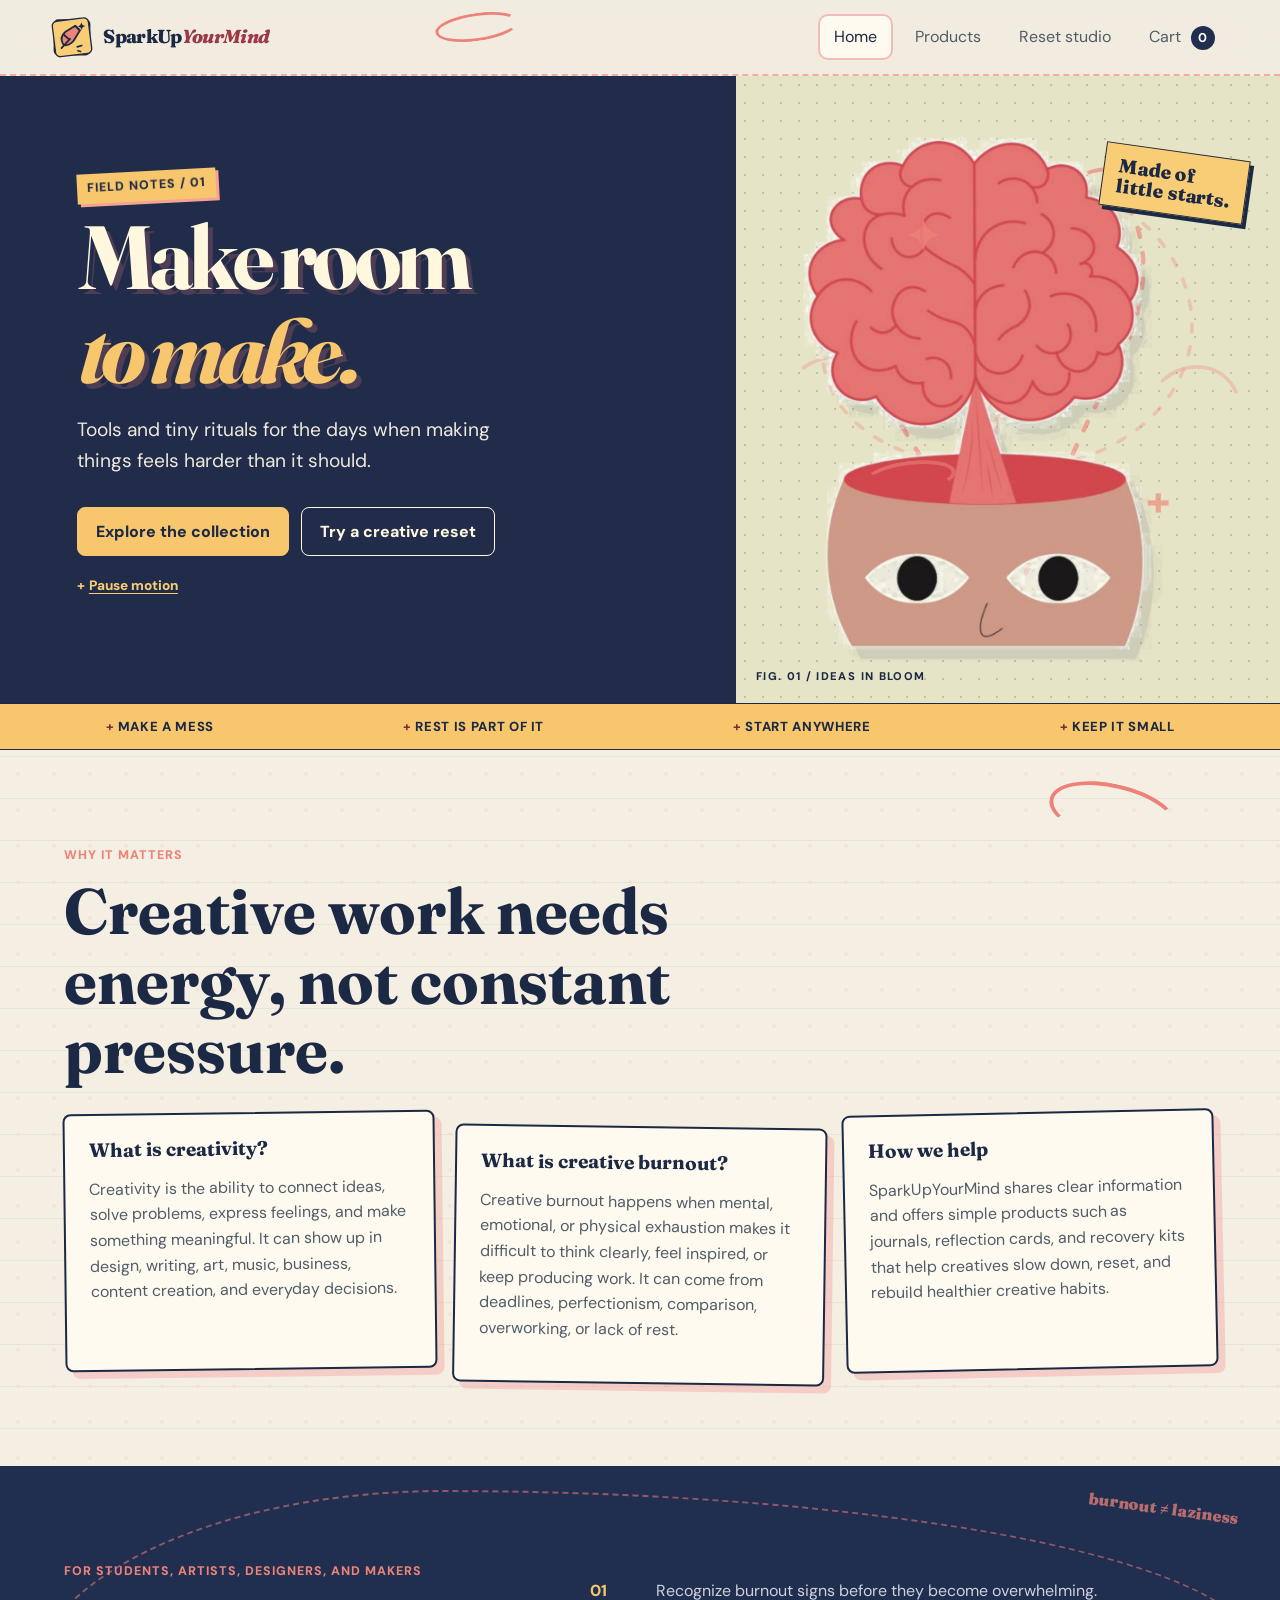
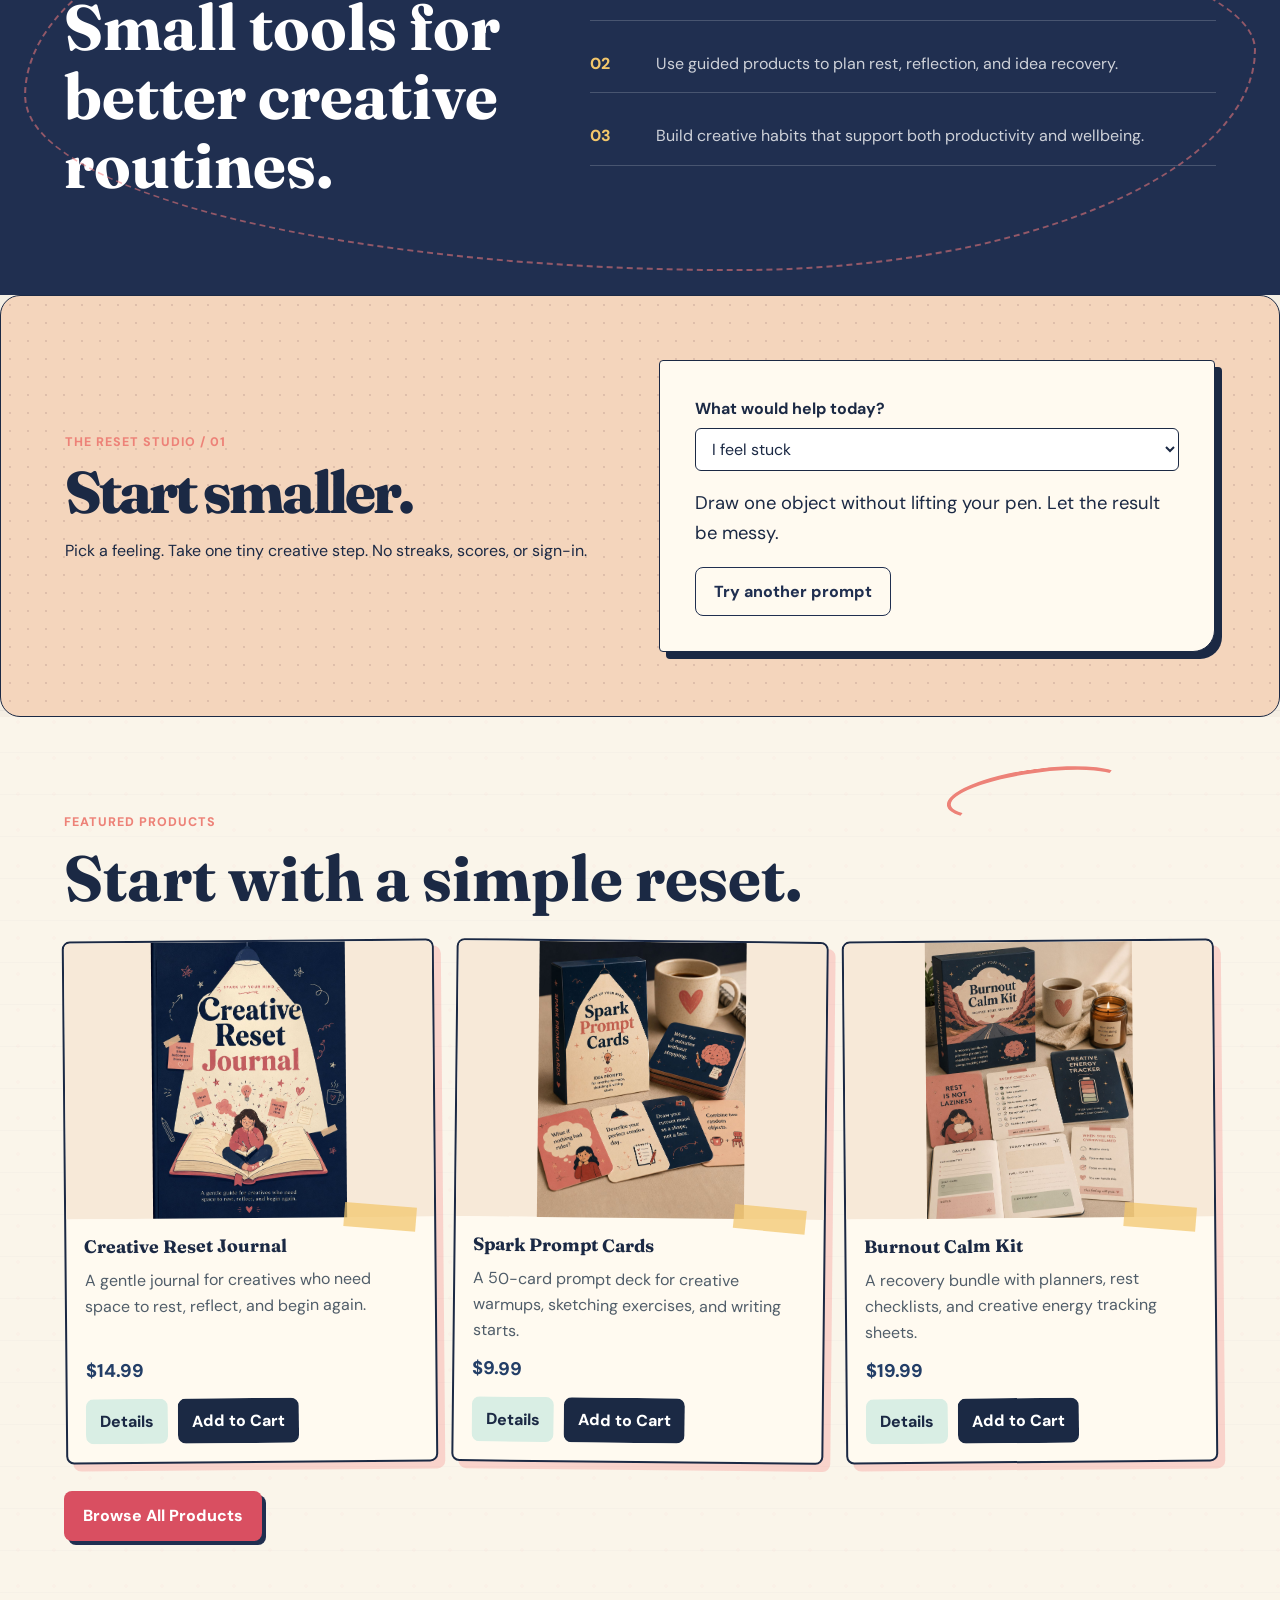
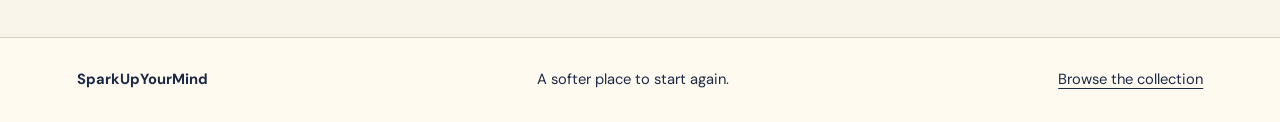
==== commit b27b25f3: "Give SparkUpYourMind a custom mark and animated hero" ====
--- a/index.html
+++ b/index.html
@@ -9,14 +9,15 @@
   <link href="https://fonts.googleapis.com/css2?family=DM+Sans:wght@400;500;600;700;800&family=Fraunces:wght@700;800;900&display=swap" rel="stylesheet">
   <meta name="description" content="A softer place to start again: creative reset exercises, journals, prompts, and tools.">
   <link rel="stylesheet" href="styles.css">
-  <link rel="stylesheet" href="studio.css">
+  <link rel="icon" href="assets/spark-mark.svg" type="image/svg+xml">
+  <link rel="stylesheet" href="studio.css?v=field-notes-2">
 </head>
 <body>
   <a class="skip-link" href="#main">Skip to content</a>
   <header class="site-header">
     <a class="brand" href="index.html" aria-label="SparkUpYourMind home">
-      <span class="brand-mark">S</span>
-      <span>SparkUpYourMind</span>
+      <img class="spark-mark" src="assets/spark-mark.svg" width="42" height="42" alt="">
+      <span class="spark-wordmark">SparkUp<i>YourMind</i></span>
     </a>
     <div class="header-doodles" aria-hidden="true">
       <span class="doodle-loop"></span>
@@ -57,10 +58,12 @@
         <span class="scribble scribble-two"></span>
         <span class="burst burst-one">✦</span>
         <span class="burst burst-two">+</span>
+        <span class="sketch-caption">Fig. 01 / ideas in bloom</span>
+        <span class="sketch-sticker">Made of<br>little starts.</span>
       </div>
       <div class="hero-content">
         <p class="eyebrow hero-stamp">Field notes / 01</p>
-        <h1>Make room <em>to make.</em></h1>
+        <h1><span class="title-line"><span>Make room</span></span> <em class="title-line"><span>to make.</span></em></h1>
         <p>
           Tools and tiny rituals for the days when making things feels harder than it should.
         </p>
@@ -68,10 +71,18 @@
           <a class="button button-primary" href="products.html">Explore the collection</a>
           <a class="button button-secondary" href="#reset">Try a creative reset</a>
         </div>
+        <button type="button" class="motion-control" data-motion-toggle hidden>Play motion</button>
       </div>
     </section>
 
-    <div class="studio-strip" aria-label="Studio reminders"><span>Make a mess</span><span>Rest is part of it</span><span>Start anywhere</span><span>Keep it small</span></div>
+    <div class="studio-strip">
+      <div class="strip-window">
+        <div class="strip-track">
+          <div class="strip-copy"><span>Make a mess</span><span>Rest is part of it</span><span>Start anywhere</span><span>Keep it small</span></div>
+          <div class="strip-copy" aria-hidden="true"><span>Make a mess</span><span>Rest is part of it</span><span>Start anywhere</span><span>Keep it small</span></div>
+        </div>
+      </div>
+    </div>
 
     <section class="section intro-section" id="burnout">
       <span class="section-scribble" aria-hidden="true"></span>
@@ -169,6 +180,6 @@
   </dialog>
 
   <footer class="site-footer"><strong>SparkUpYourMind</strong><span>A softer place to start again.</span><a href="products.html">Browse the collection</a></footer>
-  <script src="script.js" defer></script>
+  <script src="script.js?v=field-notes-2" defer></script>
 </body>
 </html>
--- a/studio.css
+++ b/studio.css
@@ -8,6 +8,10 @@
 }
 
 body { font-family: "DM Sans", sans-serif; }
+.spark-mark { flex: none; transition: transform .4s cubic-bezier(.2,.85,.25,1.35); }
+.brand:hover .spark-mark, .brand:focus-visible .spark-mark { transform: rotate(-12deg) translateY(-2px); }
+.spark-wordmark { font: 800 1.18rem/1 "Fraunces", Georgia, serif; letter-spacing: -.035em; }
+.spark-wordmark i { color: #9c3947; font-weight: inherit; }
 :focus-visible { outline: 3px solid #385d99; outline-offset: 4px; }
 section[id] { scroll-margin-top: 95px; }
 .skip-link { position: fixed; top: 8px; left: 8px; padding: 12px; background: var(--paper); z-index: 100; transform: translateY(-150%); }
@@ -23,9 +27,7 @@
   align-self: center;
   color: #fff8df;
   padding: clamp(42px, 7vw, 98px) clamp(24px, 6vw, 84px);
-  animation: open-notebook .65s ease-out both;
 }
-@keyframes open-notebook { from { transform: translateY(14px); opacity: 0; } to { transform: none; opacity: 1; } }
 .hero-media {
   min-height: clamp(420px, 49vw, 650px);
   background-color: #e6e4c6;
@@ -43,6 +45,39 @@
 .hero h1 span { display: inline; }
 .hero h1 { font-size: clamp(3.15rem, 7vw, 6.9rem); line-height: .97; letter-spacing: -.055em; }
 .hero h1 em { color: #f7c66d; font-weight: inherit; display: block; }
+.hero h1 .title-line { display: block; overflow: clip; padding: .04em .12em .13em .02em; margin-bottom: -.1em; }
+.hero h1 .title-line > span { display: block; animation: type-lift .8s cubic-bezier(.16,1,.3,1) both; }
+.hero h1 em > span { animation-delay: .16s !important; }
+@keyframes type-lift {
+  from { transform: translateY(116%) rotate(4deg); opacity: 0; }
+  to { transform: none; opacity: 1; }
+}
+.hero-stamp { animation: stamp-in .62s cubic-bezier(.2,.85,.25,1.28) both; }
+@keyframes stamp-in {
+  from { transform: rotate(-15deg) scale(.65); opacity: 0; }
+  to { transform: rotate(-3deg) scale(1); opacity: 1; }
+}
+.hero-actions { animation: rise-in .65s .28s ease-out both; }
+@keyframes rise-in { from { transform: translateY(12px); opacity: 0; } to { transform: none; opacity: 1; } }
+.sketch-caption, .sketch-sticker {
+  position: absolute;
+  z-index: 4;
+  font-weight: 800;
+  pointer-events: none;
+}
+.sketch-caption { bottom: 18px; left: 20px; font-size: .7rem; letter-spacing: .12em; text-transform: uppercase; }
+.sketch-sticker {
+  top: 12%;
+  right: 6%;
+  padding: 11px 14px;
+  border: 1px solid var(--ink);
+  background: #f8cd75;
+  box-shadow: 4px 4px var(--ink);
+  font: 800 clamp(.85rem, 1.5vw, 1.2rem)/1.05 "Fraunces", Georgia, serif;
+  transform: rotate(8deg);
+}
+.motion-ready .sketch-sticker { animation: sticker-sway 4.8s ease-in-out infinite alternate; }
+@keyframes sticker-sway { to { transform: translateY(-10px) rotate(2deg); } }
 .hero .hero-content > p:not(.eyebrow) { max-width: 34ch; color: #eee8dd; }
 .hero .button-primary { background: #f7c66d; color: var(--ink); border-color: #f7c66d; box-shadow: none; }
 .hero .button-secondary { background: transparent; color: #fff8df; border-color: #fff8df; box-shadow: none; }
@@ -50,10 +85,7 @@
 .hero .button-secondary:hover { background: #384664; }
 .studio-strip {
   display: flex;
-  justify-content: space-around;
-  flex-wrap: wrap;
-  gap: 6px 18px;
-  padding: 12px 20px;
+  align-items: stretch;
   background: #f7c66d;
   border-block: 1px solid var(--ink);
   color: var(--ink);
@@ -62,7 +94,19 @@
   letter-spacing: .05em;
   text-transform: uppercase;
 }
-.studio-strip span::before { content: "+ "; }
+.strip-window { min-width: 0; flex: 1; overflow: hidden; }
+.strip-track { width: max-content; display: flex; }
+.strip-copy { display: flex; justify-content: space-around; gap: 18px; min-width: max(48rem, 100vw); padding: 12px 20px; white-space: nowrap; }
+.strip-copy span::before { content: "+ "; color: #7c2e39; }
+.motion-ready .strip-track { animation: strip-scroll 24s linear infinite; }
+@keyframes strip-scroll { to { transform: translateX(-50%); } }
+.motion-control { border: 0; padding: 12px 0; margin-top: 7px; background: none; color: #f8cd75; font-size: .85rem; font-weight: 800; cursor: pointer; text-decoration: underline; text-underline-offset: .22em; }
+.motion-control::before { content: "+ "; text-decoration: none; display: inline-block; margin-right: 4px; }
+.motion-paused .strip-track { animation: none; }
+body.motion-paused .hero-media *, .motion-paused .sketch-sticker { animation-play-state: paused; }
+body.motion-paused .strip-track, body:not(.motion-ready) .strip-track { width: 100%; }
+body.motion-paused .strip-copy, body:not(.motion-ready) .strip-copy { min-width: 0; width: 100%; flex-wrap: wrap; }
+body.motion-paused .strip-copy[aria-hidden], body:not(.motion-ready) .strip-copy[aria-hidden] { display: none; }
 .site-header .primary-nav a { white-space: nowrap; }
 .header-doodles .doodle-star, .header-doodles .doodle-note, .site-header::after { display: none; }
 .reset-studio {
@@ -107,5 +151,12 @@
   .reset-studio { grid-template-columns: 1fr; }
 }
 @media (prefers-reduced-motion: reduce) {
-  *, *::before, *::after { animation-duration: .01ms !important; transition-duration: .01ms !important; scroll-behavior: auto !important; }
+  html { scroll-behavior: auto; }
+  body:not(.motion-opt-in) *, body:not(.motion-opt-in) *::before, body:not(.motion-opt-in) *::after {
+    animation: none !important;
+    transition-duration: .01ms !important;
+  }
+  body:not(.motion-opt-in) .strip-track { width: 100%; }
+  body:not(.motion-opt-in) .strip-copy { min-width: 0; width: 100%; flex-wrap: wrap; }
+  body:not(.motion-opt-in) .strip-copy[aria-hidden] { display: none; }
 }
